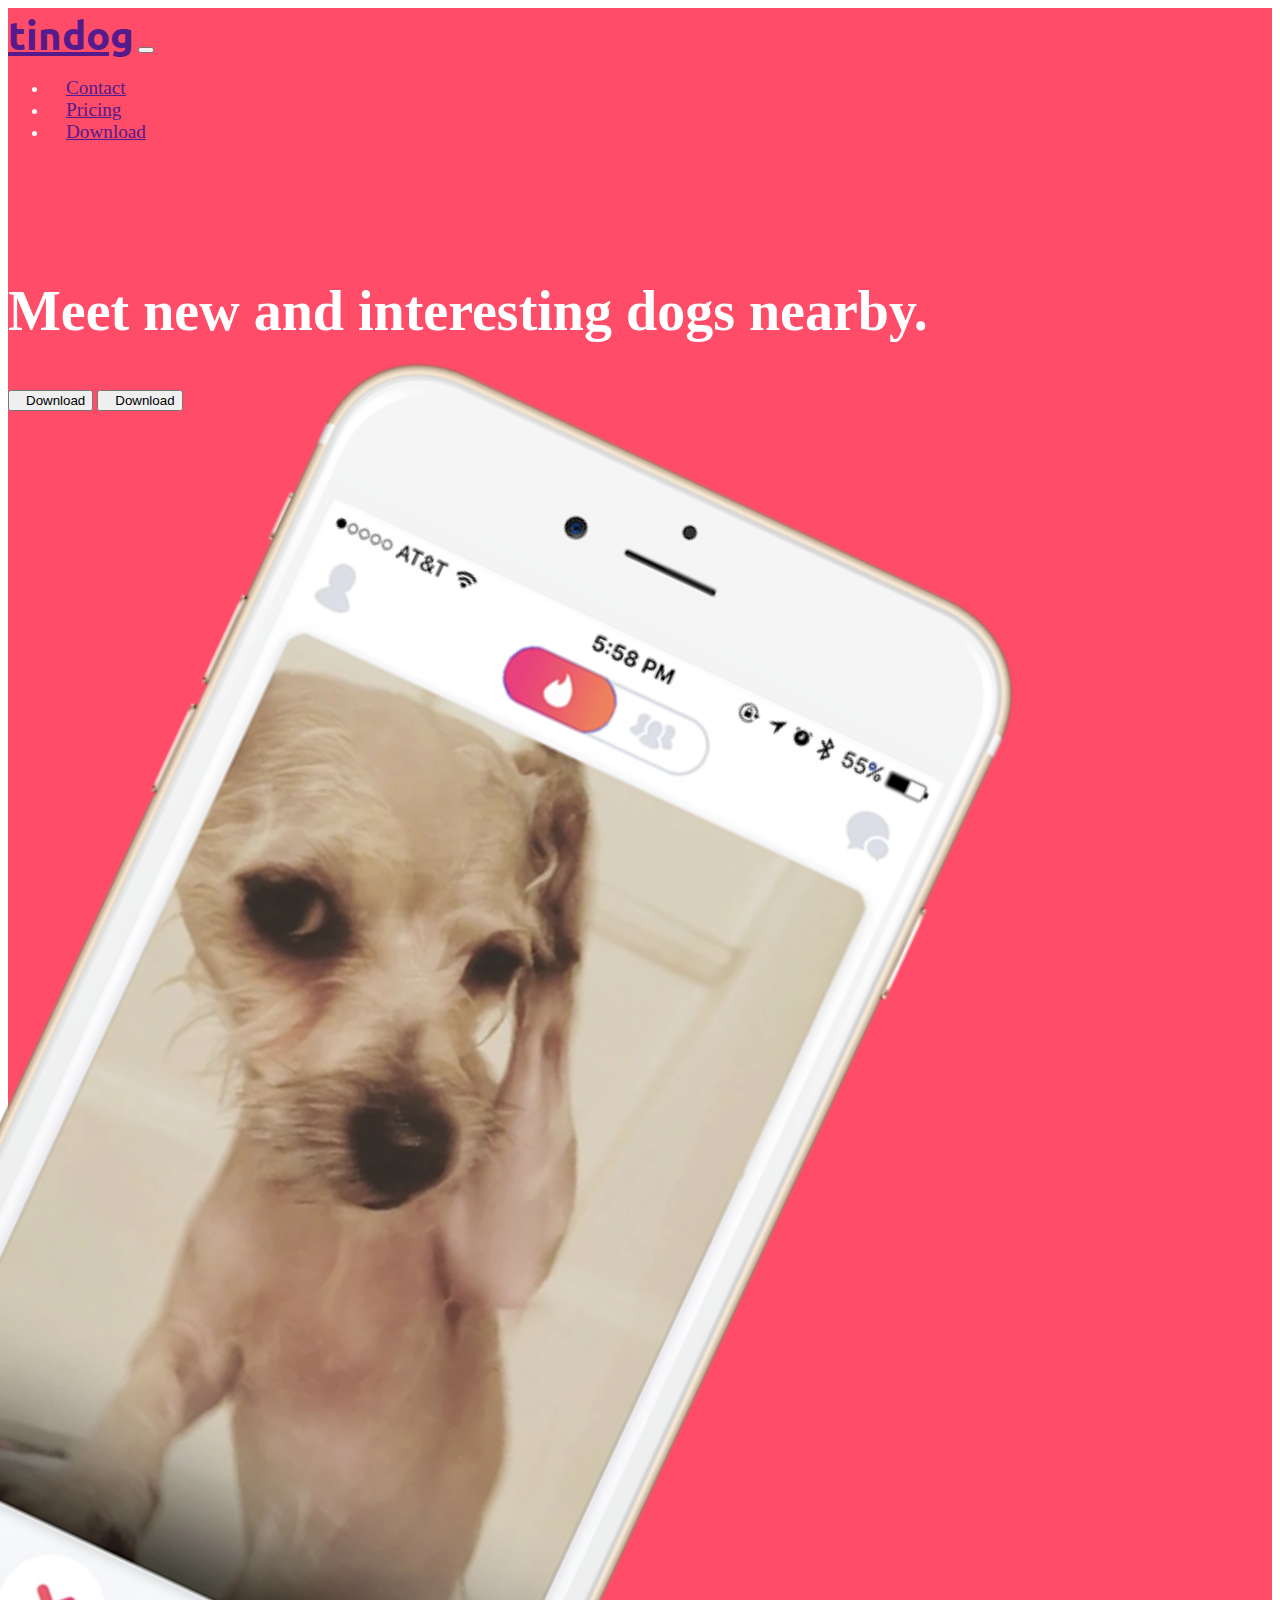
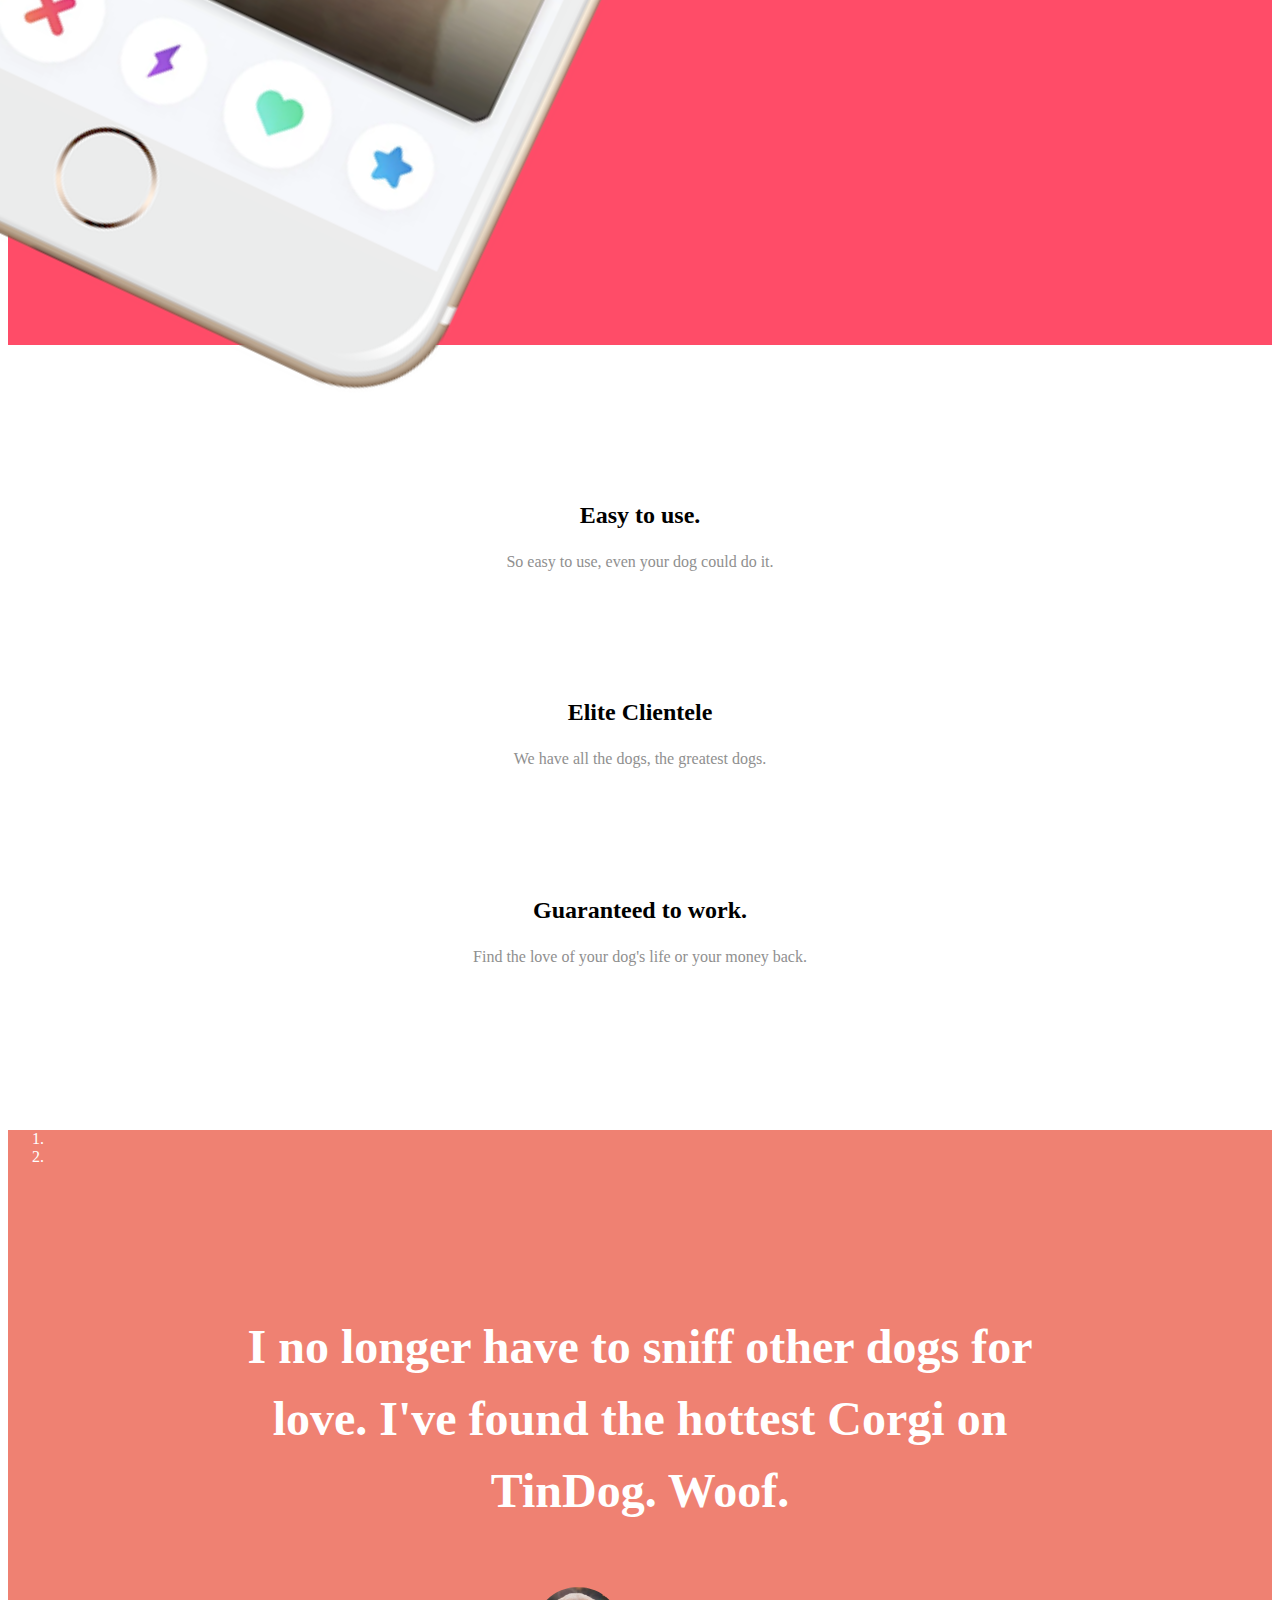
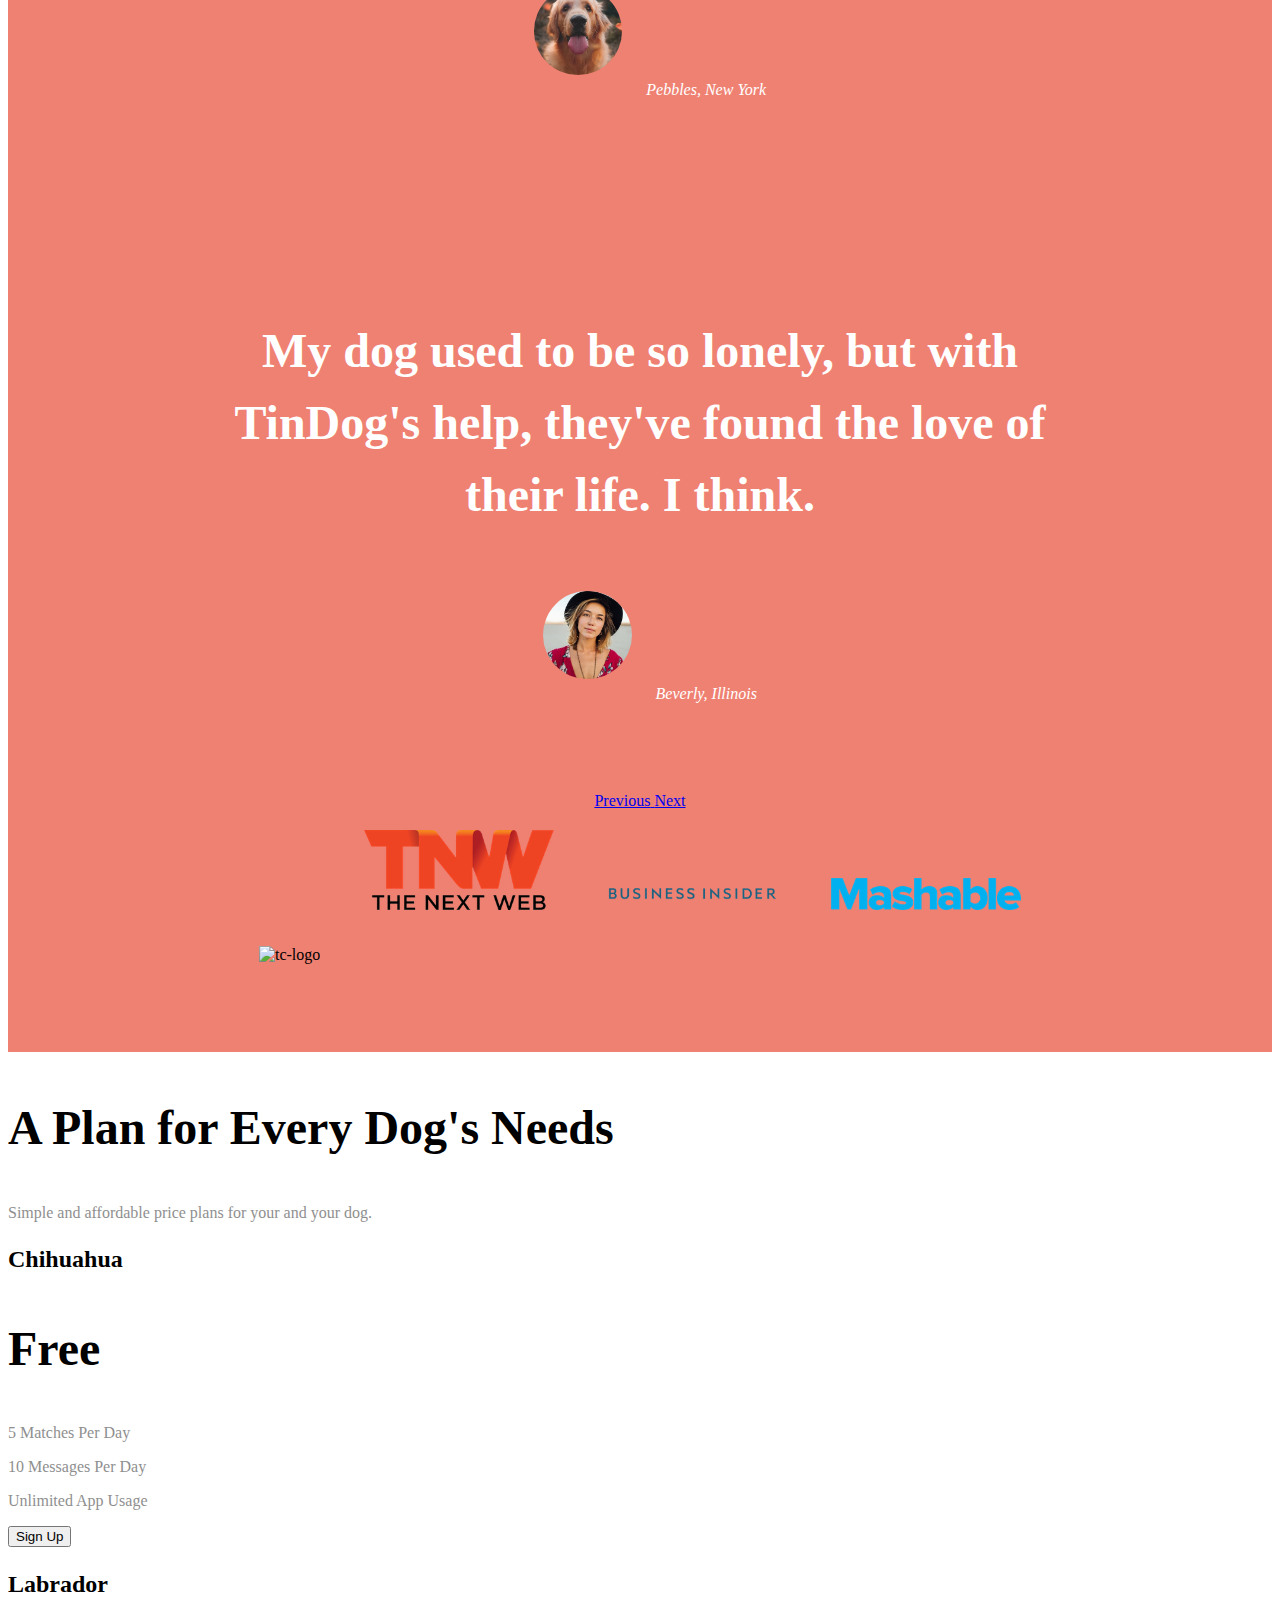
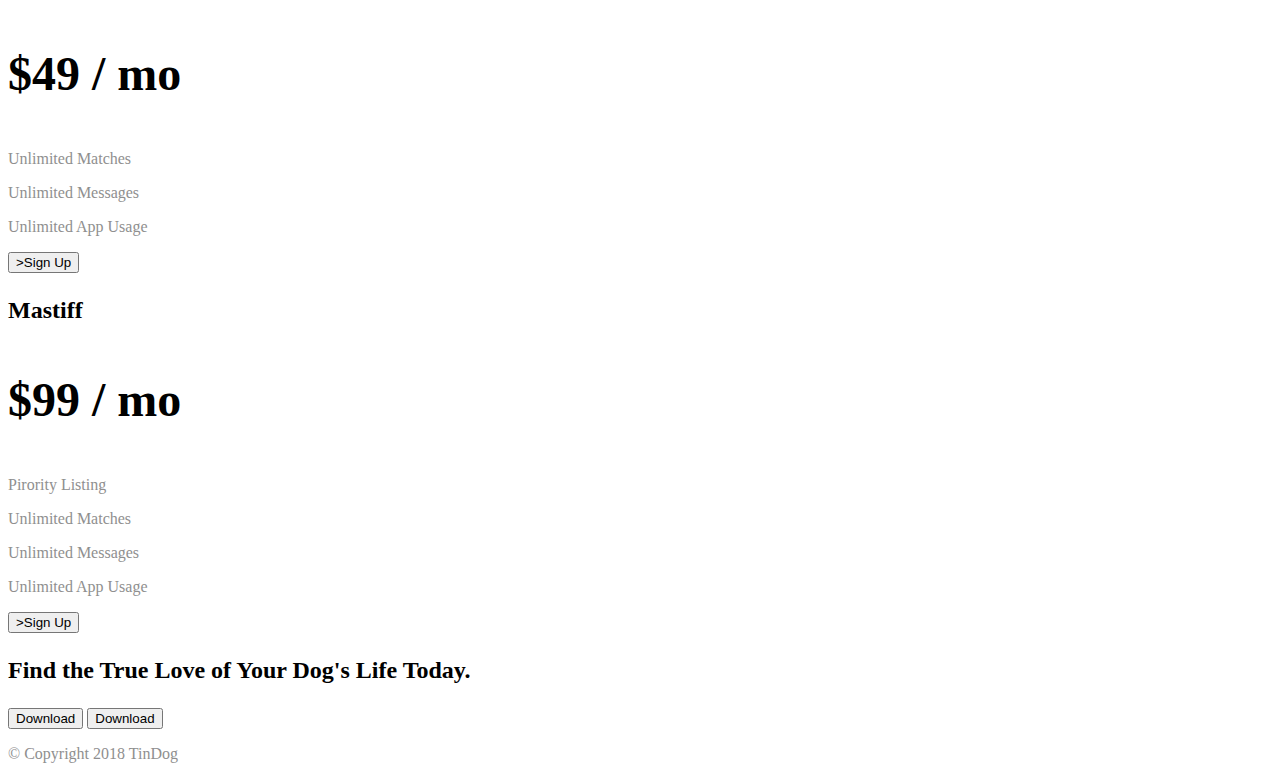
==== TinDog-Start-master/index.html @ f5228b30 "Gets the buttons in the pricing section to be responsive and colours..." ====
<!DOCTYPE html>
<html>

<head>
  <meta charset="utf-8">
  <title>TinDog</title>
  <link rel="stylesheet" href="https://cdn.jsdelivr.net/npm/bootstrap@4.5.3/dist/css/bootstrap.min.css" integrity="sha384-TX8t27EcRE3e/ihU7zmQxVncDAy5uIKz4rEkgIXeMed4M0jlfIDPvg6uqKI2xXr2" crossorigin="anonymous">
  <link href="https://fonts.googleapis.com/css2?family=Montserrat:wght@400;900&family=Ubuntu&display=swap" rel="stylesheet">
  <script src="https://kit.fontawesome.com/a80cde1898.js" crossorigin="anonymous"></script>
  <link rel="stylesheet" href="css/styles.css">
</head>

<body>

  <section id="title">

    <div class="container">

      <!-- Nav Bar-->
      <nav class="navbar navbar-expand-lg navbar-dark">
        <a class="navbar-brand" href="">tindog</a>
        <button class="navbar-toggler" type="button" data-toggle="collapse" data-target="#navbarTogglerDemo01" aria-controls="navbarTogglerDemo01" aria-expanded="false" aria-label="Toggle navigation">
          <span class="navbar-toggler-icon"></span>
        </button>
        <div class="collapse navbar-collapse" id="navbarTogglerDemo01">
          <ul class="navbar-nav ml-auto">
            <li class="nav-item">
              <a class="nav-link" href="">Contact</a>
            </li>
            <li class="nav-item">
              <a class="nav-link" href="">Pricing</a>
            </li>
            <li class="nav-item">
              <a class="nav-link" href="">Download</a>
            </li>
          </ul>
        </div>
      </nav>

      <!-- Title -->
      <div class="row">
        <div class="col-lg-6">
          <h1>Meet new and interesting dogs nearby.</h1>
          <button type="button" class="btn btn-dark btn-lg"><span class="fab fa-apple download-button"></span>Download</button>
          <button type="button" class="btn btn-outline-light btn-lg"><span class="fab fa-google-play"></span>Download</button>
        </div>
        <div class="col-lg-6">
          <img class="iphoneImage" src="images/iphone6.png" alt="iphone-mockup">
        </div>
      </div>

    </div>

  </section>

  <!-- Features -->

  <section id="features">

    <div class="row">
      <div class="feature-box col-lg-4">
        <span class="icon fas fa-check-circle fa-4x"></span>
        <h3>Easy to use.</h3>
        <p>So easy to use, even your dog could do it.</p>
      </div>

      <div class="feature-box col-lg-4">
        <span class="icon fas fa-bullseye fa-4x"></span>
        <h3>Elite Clientele</h3>
        <p>We have all the dogs, the greatest dogs.</p>
      </div>

      <div class="feature-box col-lg-4">
        <span class="icon fas fa-heart fa-4x"></span>
        <h3>Guaranteed to work.</h3>
        <p>Find the love of your dog's life or your money back.</p>
      </div>
    </div>

  </section>

  <!-- Testimonials -->

  <section id="testimonials">

    <div id="testimonial-carousal" class="carousel slide" data-ride="false">
      <ol class="carousel-indicators">
        <li data-target="#testimonial-carousal" data-slide-to="0" class="active"></li>
        <li data-target="#testimonial-carousal" data-slide-to="1"></li>
      </ol>
      <div class="carousel-inner">
        <div class="carousel-item active">
          <h2>I no longer have to sniff other dogs for love. I've found the hottest Corgi on TinDog. Woof.</h2>
          <img class="testimonial-image" src="images/dog-img.jpg" alt="dog-profile">
          <em>Pebbles, New York</em>
        </div>
        <div class="carousel-item">
          <h2 class="testimonial-text">My dog used to be so lonely, but with TinDog's help, they've found the love of their life. I think.</h2>
          <img class="testimonial-image" src="images/lady-img.jpg" alt="lady-profile">
          <em>Beverly, Illinois</em>
        </div>
      </div>
      <a class="carousel-control-prev" href="#testimonial-carousal" role="button" data-slide="prev">
        <span class="carousel-control-prev-icon" aria-hidden="true"></span>
        <span class="sr-only">Previous</span>
      </a>
      <a class="carousel-control-next" href="#testimonial-carousal" role="button" data-slide="next">
        <span class="carousel-control-next-icon" aria-hidden="true"></span>
        <span class="sr-only">Next</span>
      </a>

    </div>

  </section>

  <!-- Press -->

  <section id="press">
    <img class="press-logo" src="images/techcrunch.png" alt="tc-logo">
    <img class="press-logo" src="images/tnw.png" alt="tnw-logo">
    <img class="press-logo" src="images/bizinsider.png" alt="biz-insider-logo">
    <img class="press-logo" src="images/mashable.png" alt="mashable-logo">
  </section>

  <!-- Pricing -->

  <section id="pricing">

    <h2>A Plan for Every Dog's Needs</h2>
    <p>Simple and affordable price plans for your and your dog.</p>

    <div class="row">
      <div class="col-lg-4 col-md-6">
        <div class="card">
          <div class="card-header">
            <h3>Chihuahua</h3>
          </div>
          <div class="card-body">
            <h2>Free</h2>
            <p>5 Matches Per Day</p>
            <p>10 Messages Per Day</p>
            <p>Unlimited App Usage</p>
            <button type="button" class="btn btn-outline-dark btn-block btn-lg">Sign Up</button>
          </div>
        </div>
      </div>

      <div class="col-lg-4 col-md-6">
        <div class="card">
          <div class="card-header">
            <h3>Labrador</h3>
          </div>
          <div class="card-body">
            <h2>$49 / mo</h2>
            <p>Unlimited Matches</p>
            <p>Unlimited Messages</p>
            <p>Unlimited App Usage</p>
            <button type="button" class="btn btn-dark btn-block btn-lg">>Sign Up</button>
          </div>
        </div>
      </div>

      <div class="col-lg-4">
        <div class="card">
          <div class="card-header">
            <h3>Mastiff</h3>
          </div>
          <div class="card-body">
            <h2>$99 / mo</h2>
            <p>Pirority Listing</p>
            <p>Unlimited Matches</p>
            <p>Unlimited Messages</p>
            <p>Unlimited App Usage</p>
            <button type="button" class="btn btn-dark btn-block btn-lg">>Sign Up</button>
          </div>
        </div>
      </div>

    </div>

  </section>

  <!-- Call to Action -->

  <section id="cta">

    <h3>Find the True Love of Your Dog's Life Today.</h3>
    <button type="button">Download</button>
    <button type="button">Download</button>

  </section>

  <!-- Footer -->

  <footer id="footer">

    <p>© Copyright 2018 TinDog</p>

  </footer>

  <script src="https://code.jquery.com/jquery-3.5.1.slim.min.js" integrity="sha384-DfXdz2htPH0lsSSs5nCTpuj/zy4C+OGpamoFVy38MVBnE+IbbVYUew+OrCXaRkfj" crossorigin="anonymous"></script>
  <script src="https://cdn.jsdelivr.net/npm/popper.js@1.16.1/dist/umd/popper.min.js" integrity="sha384-9/reFTGAW83EW2RDu2S0VKaIzap3H66lZH81PoYlFhbGU+6BZp6G7niu735Sk7lN" crossorigin="anonymous"></script>
  <script src="https://cdn.jsdelivr.net/npm/bootstrap@4.5.3/dist/js/bootstrap.min.js" integrity="sha384-w1Q4orYjBQndcko6MimVbzY0tgp4pWB4lZ7lr30WKz0vr/aWKhXdBNmNb5D92v7s" crossorigin="anonymous"></script>

</body>

</html>
---- TinDog-Start-master/css/styles.css ----
#title {
  background-color: #ff4c68;
  color: #fff;
}

.conainer-fluid {
  padding: 3% 15%;
}

h1 {
  font-family: "Montserrat-Black";
  font-size: 3.5rem;
  line-height: 1.5;
}

h2 {
  font-family: "Montserrat-Bold";
  font-size: 3rem;
  line-height: 1.5;
}

h3 {
  font-size: 1.5rem;
  font-family: "Montserrat-Bold";
}

p {
  color: #8f8f8f;
}

.navbar {
   padding: 0 0 4.5rem;
}

.navbar-brand {
   font-family: "Ubuntu";
   font-size: 2.5rem;
   font-weight: bold;
}

.nav-item {
  padding: 0 18px;
}

.nav-link {
  font-size: 1.2rem;
  font-family: "Montserrat-Light"
}

.download-button {
  margin: 5% 3% 5% 0;
}

.fa-apple  {
  margin-right: 10px;
}

.fa-google-play {
  margin-right: 10px;
}

.iphoneImage {
  width: 60%;
  transform: rotate(25deg);
}

.icon {
  color: #ef8172;
  margin-bottom: 1rem;
}

.icon:hover {
  color: #ff4c68
}

/* Features section */
#features {
  padding: 7% 15%;
  text-align: center;
}

.feature-box {
  text-align: center;
  padding: 5%;
}

/* Testimonials section */
#testimonials {
  background-color: #ef8172;
  text-align: center;
  color: #fff;
}

.testimonial-image {
  width: 10%;
  border-radius: 100%;
  margin: 20px;
}

.carousel-item {
  padding: 7% 15%;
}

/* Press section */
#press {
  background-color: #ef8172;
  text-align: center;
  padding-bottom: 3%;
}

.press-logo {
  width: 15%;
  margin: 20px 20px 50px;
}
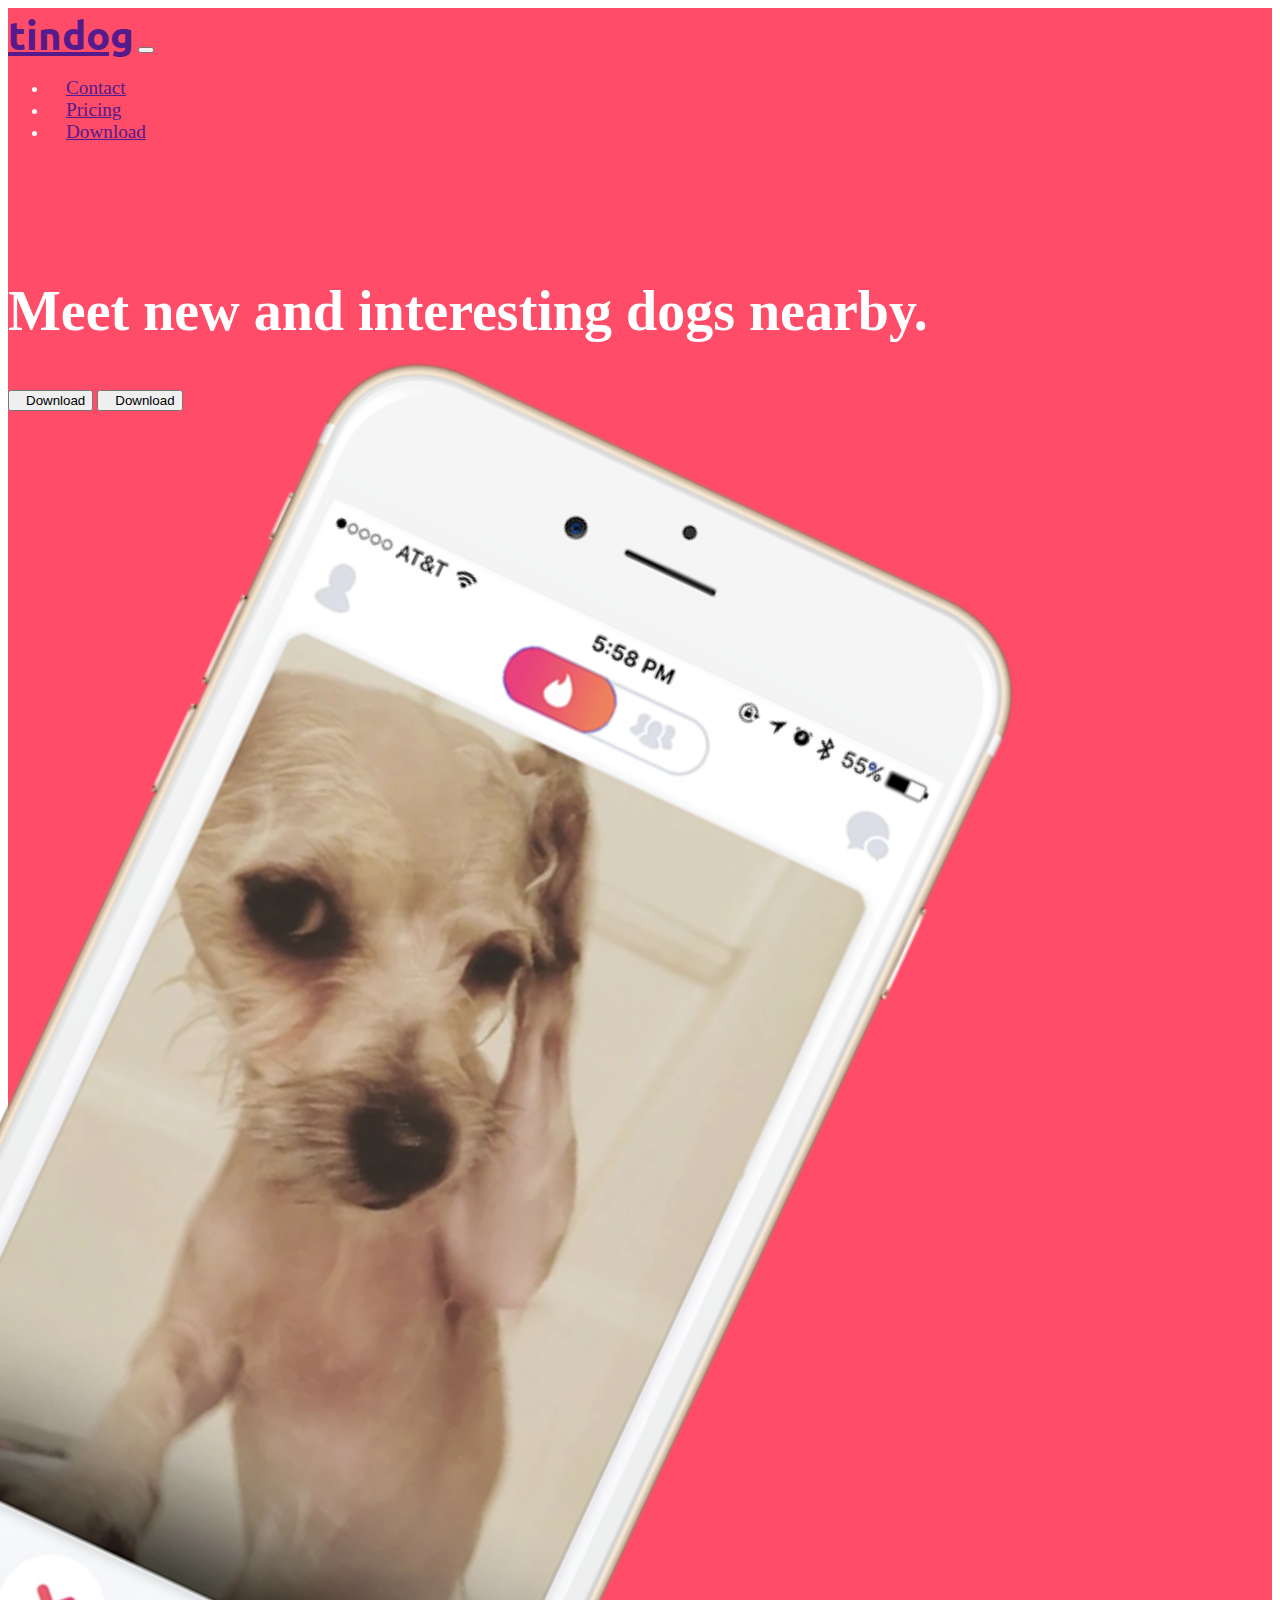
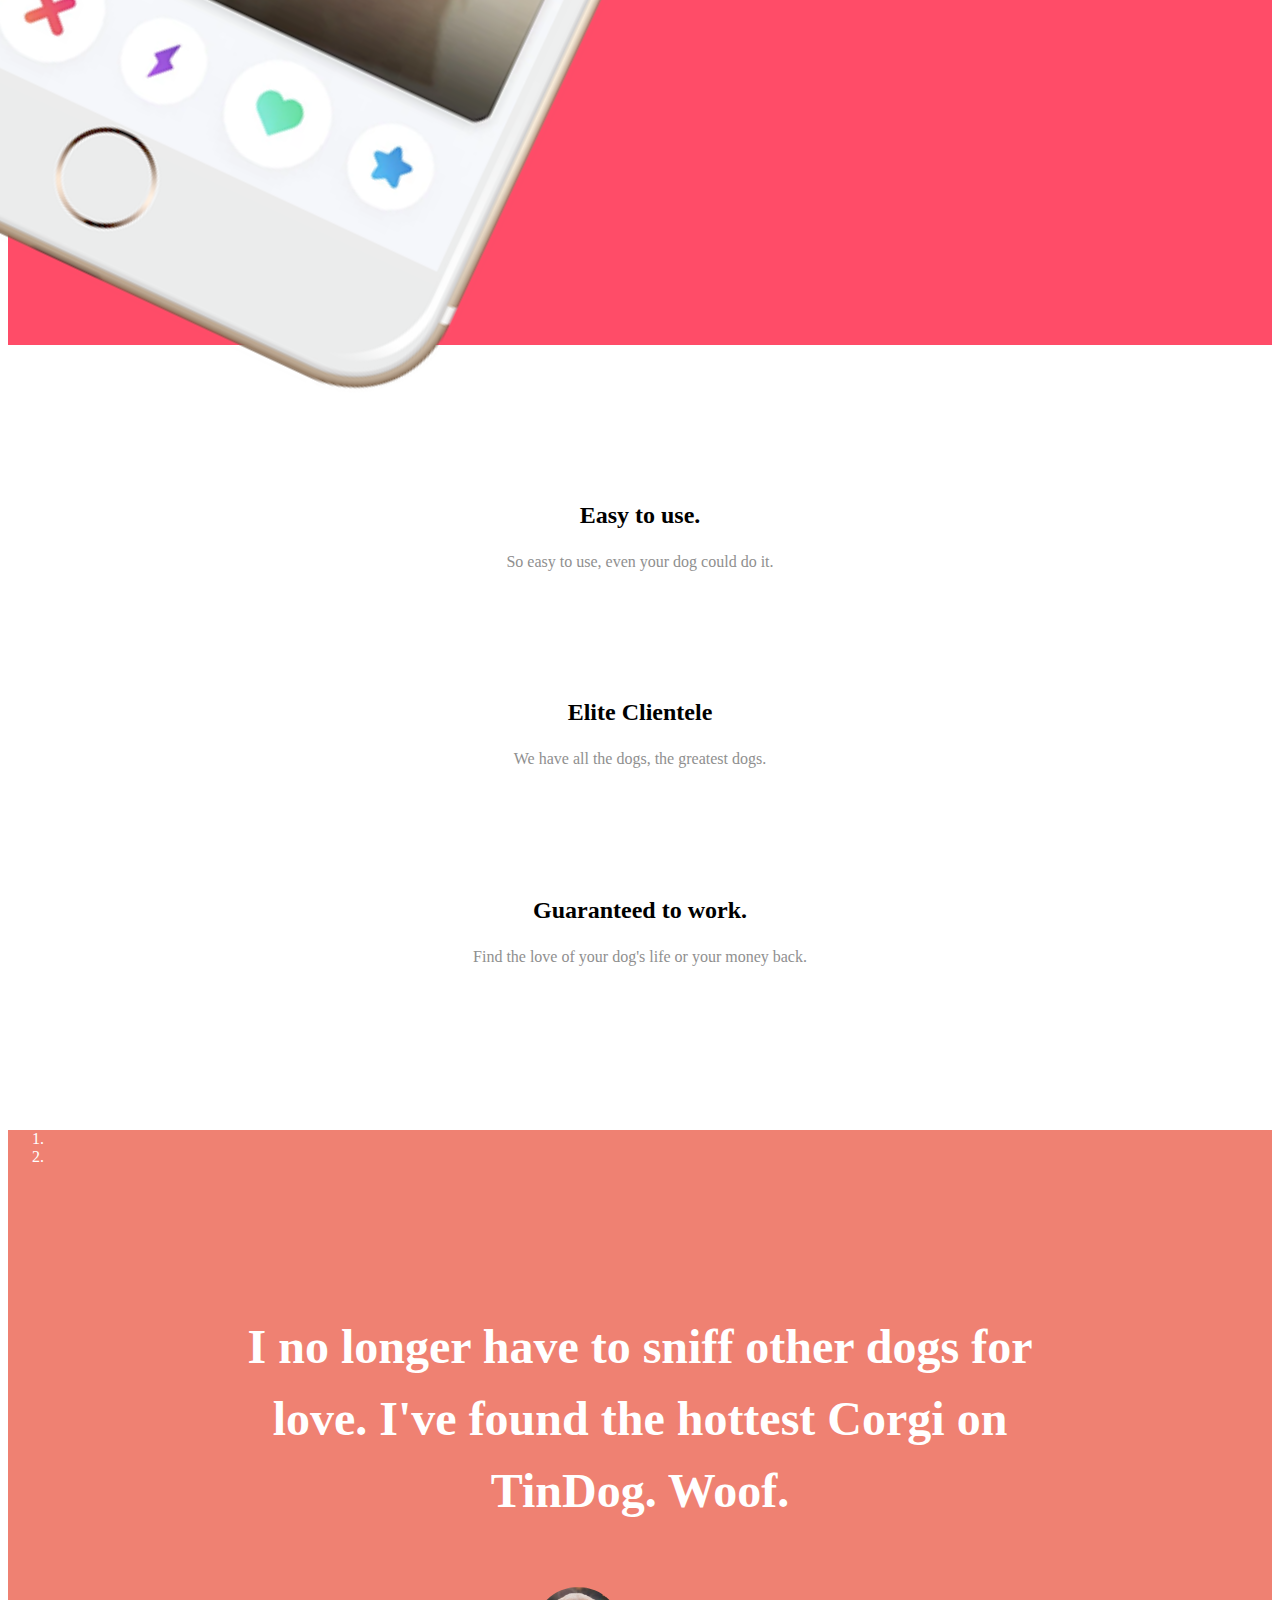
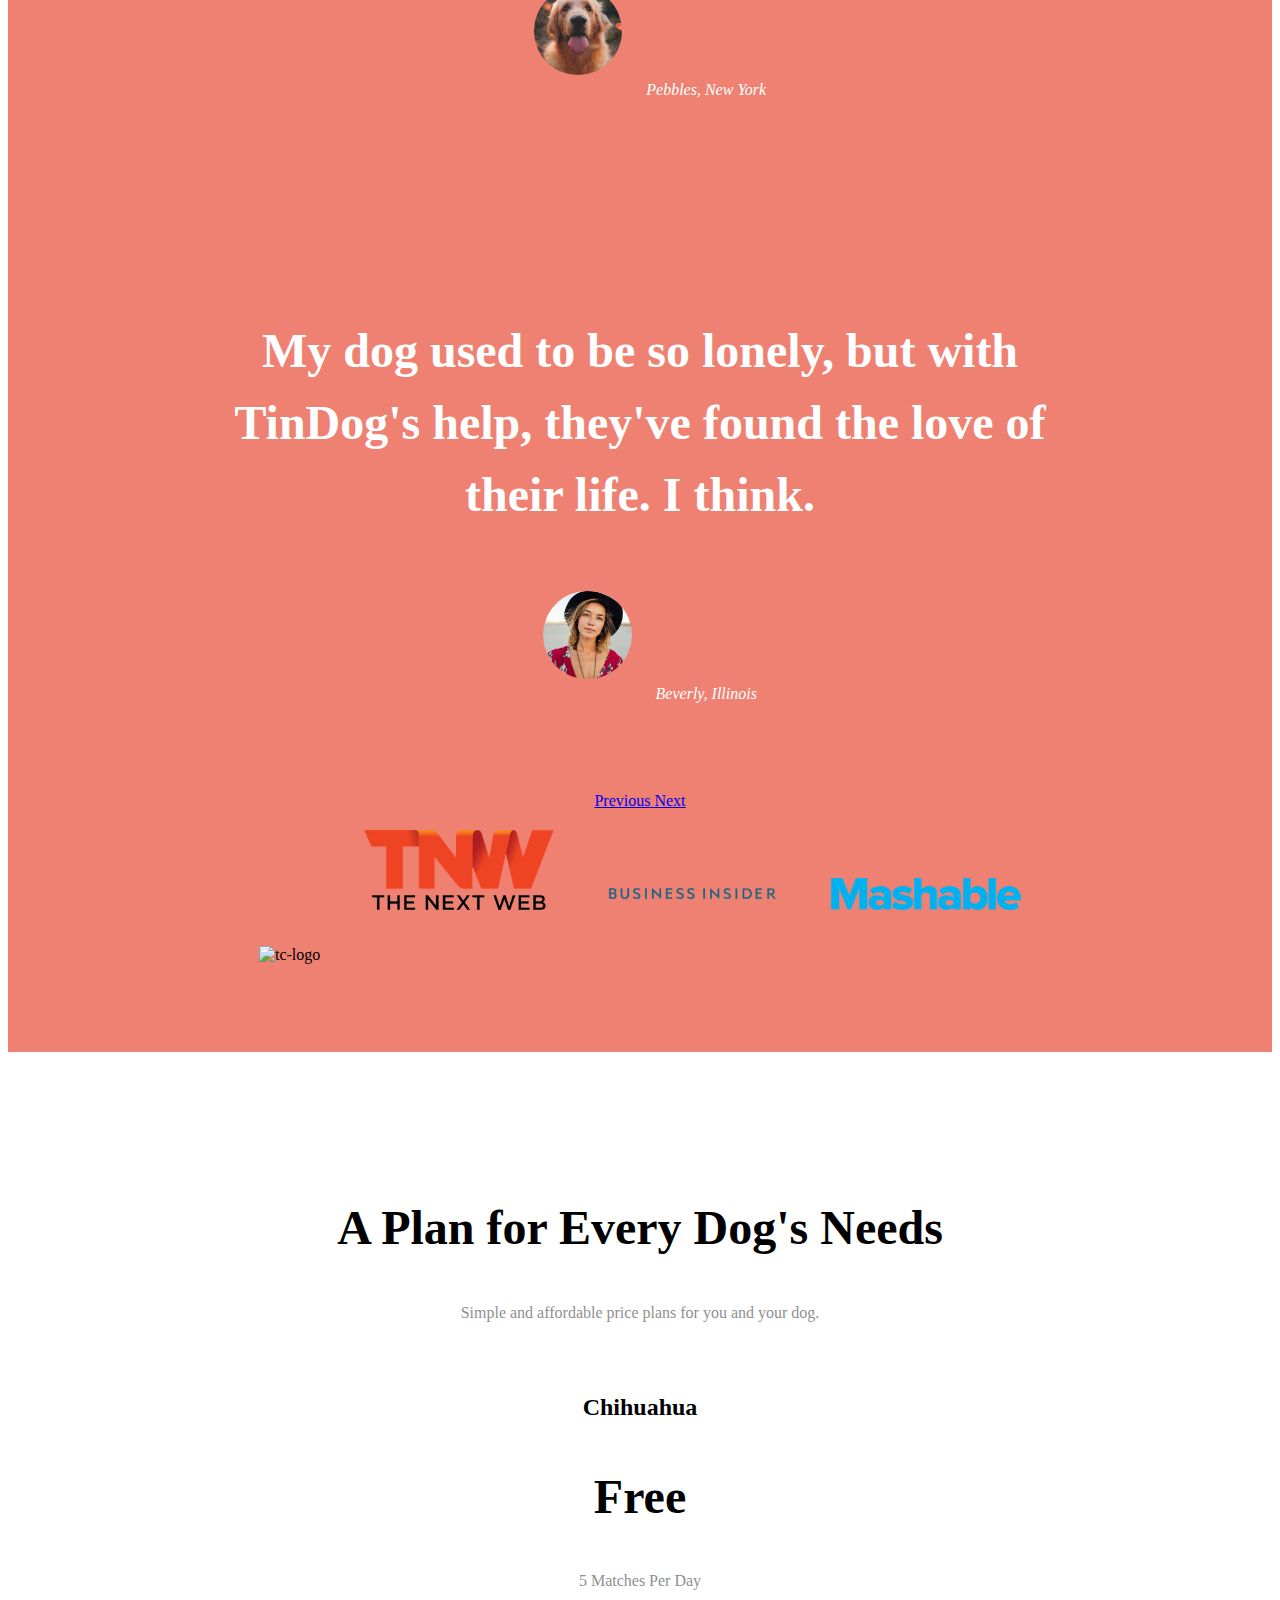
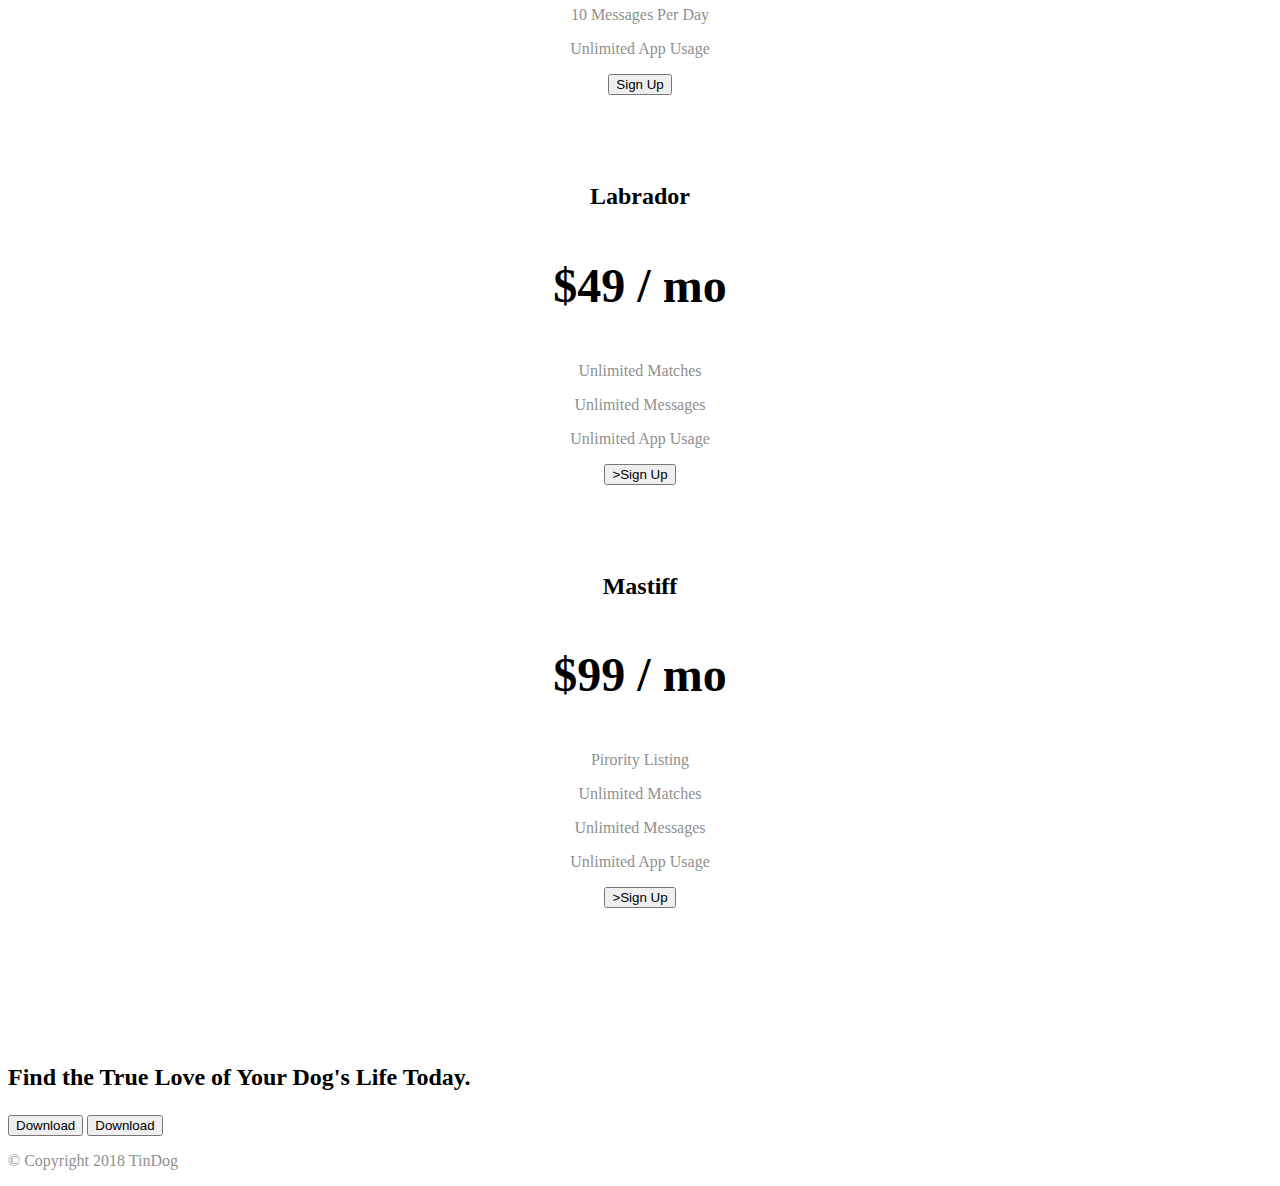
==== commit 5e128daa: "Adds padding to the pricing section cards and center aligns text so..." ====
--- a/TinDog-Start-master/index.html
+++ b/TinDog-Start-master/index.html
@@ -127,10 +127,11 @@
   <section id="pricing">
 
     <h2>A Plan for Every Dog's Needs</h2>
-    <p>Simple and affordable price plans for your and your dog.</p>
+    <p>Simple and affordable price plans for you and your dog.</p>
 
     <div class="row">
-      <div class="col-lg-4 col-md-6">
+
+      <div class="pricing-column col-lg-4 col-md-6">
         <div class="card">
           <div class="card-header">
             <h3>Chihuahua</h3>
@@ -145,7 +146,7 @@
         </div>
       </div>
 
-      <div class="col-lg-4 col-md-6">
+      <div class="pricing-column col-lg-4 col-md-6">
         <div class="card">
           <div class="card-header">
             <h3>Labrador</h3>
@@ -160,7 +161,7 @@
         </div>
       </div>
 
-      <div class="col-lg-4">
+      <div class="pricing-column col-lg-4">
         <div class="card">
           <div class="card-header">
             <h3>Mastiff</h3>
--- a/TinDog-Start-master/css/styles.css
+++ b/TinDog-Start-master/css/styles.css
@@ -112,3 +112,13 @@
   width: 15%;
   margin: 20px 20px 50px;
 }
+
+/* Pricing section */
+#pricing {
+  padding: 100px;
+  text-align: center;
+}
+
+.pricing-column {
+  padding: 3% 2%;
+}
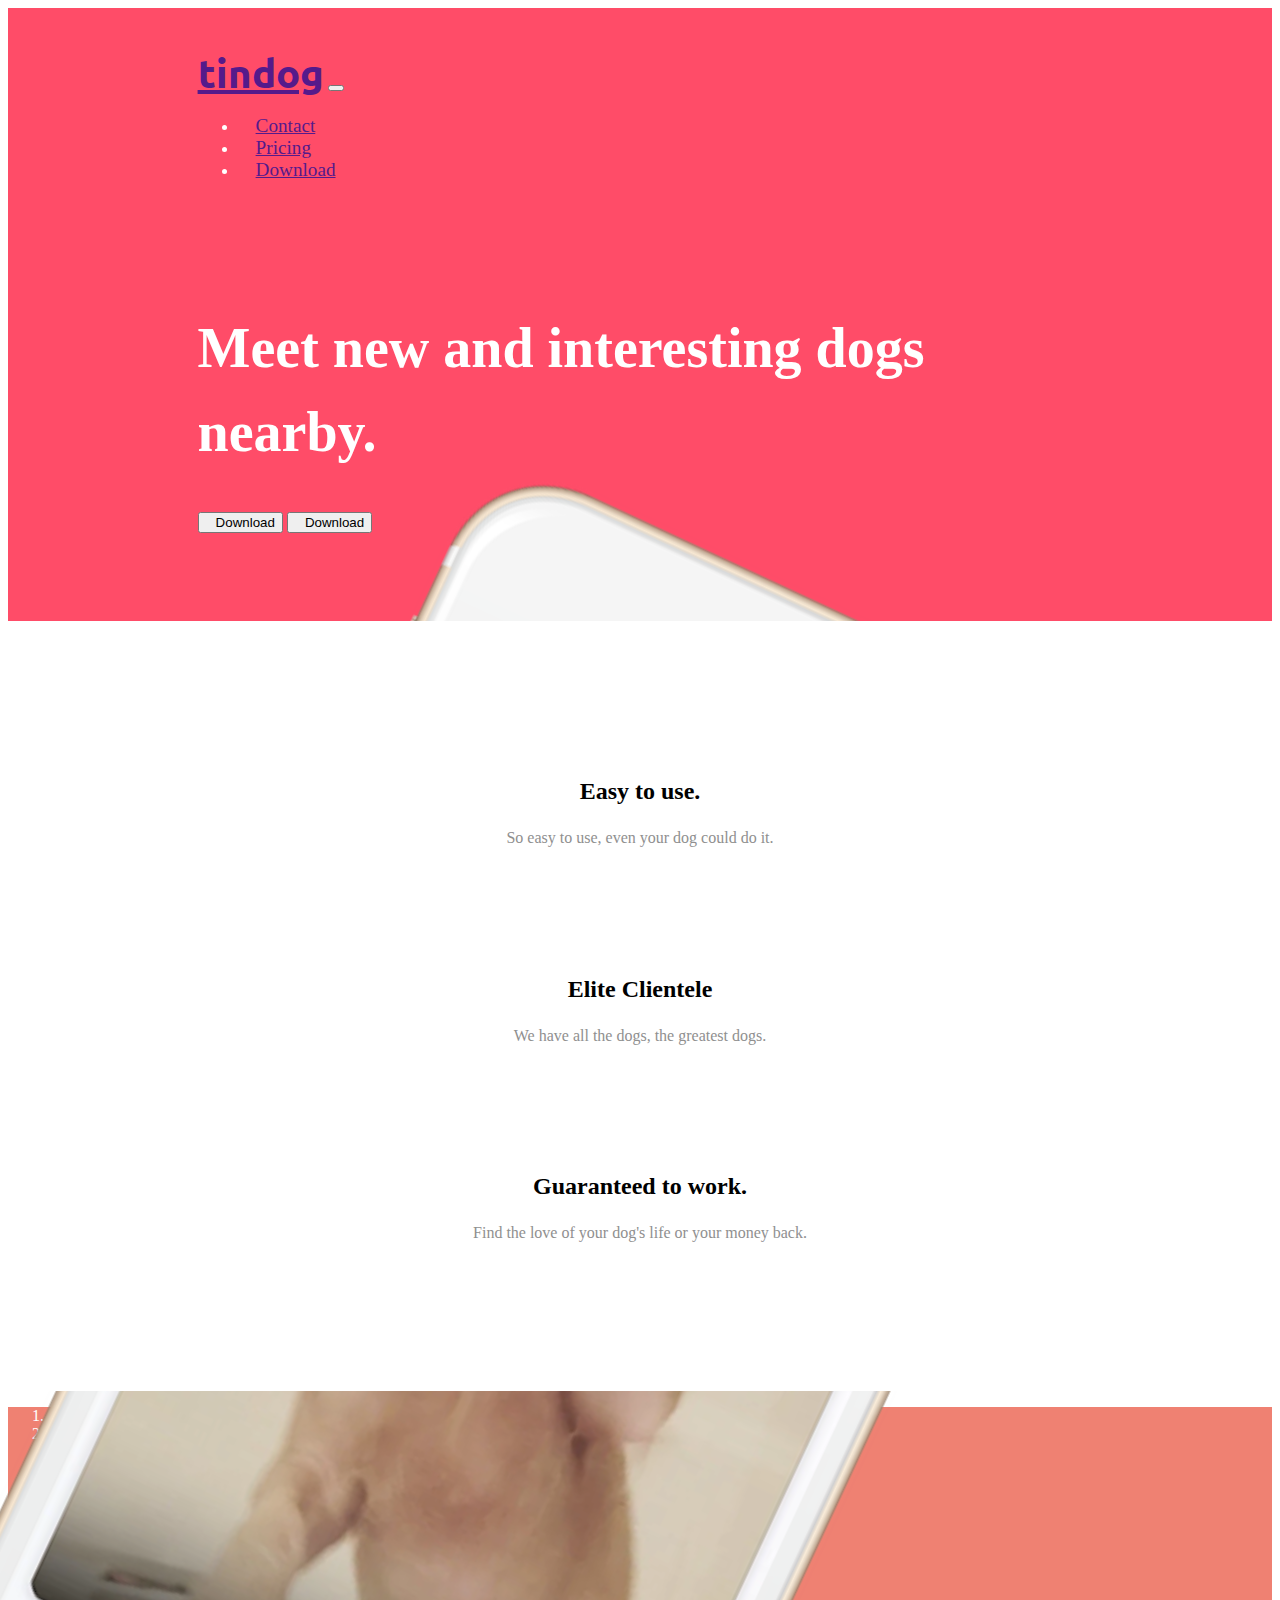
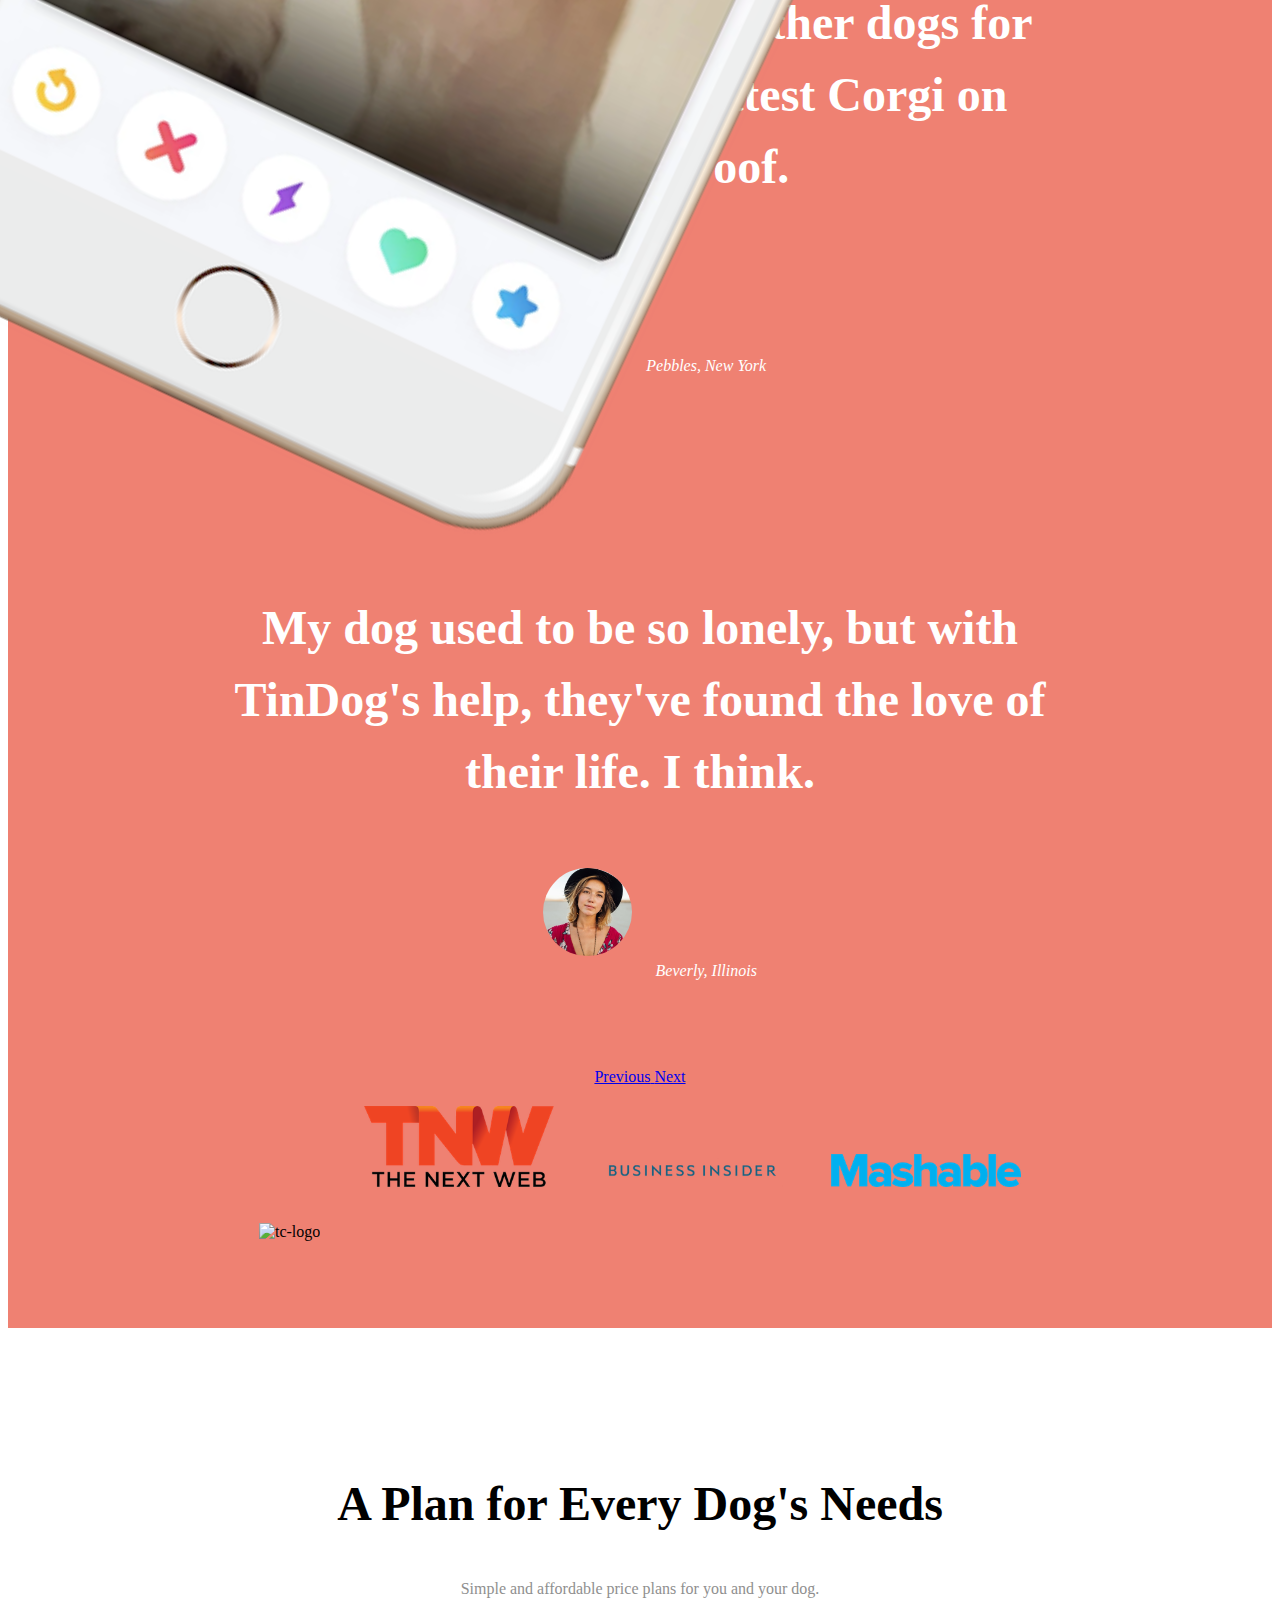
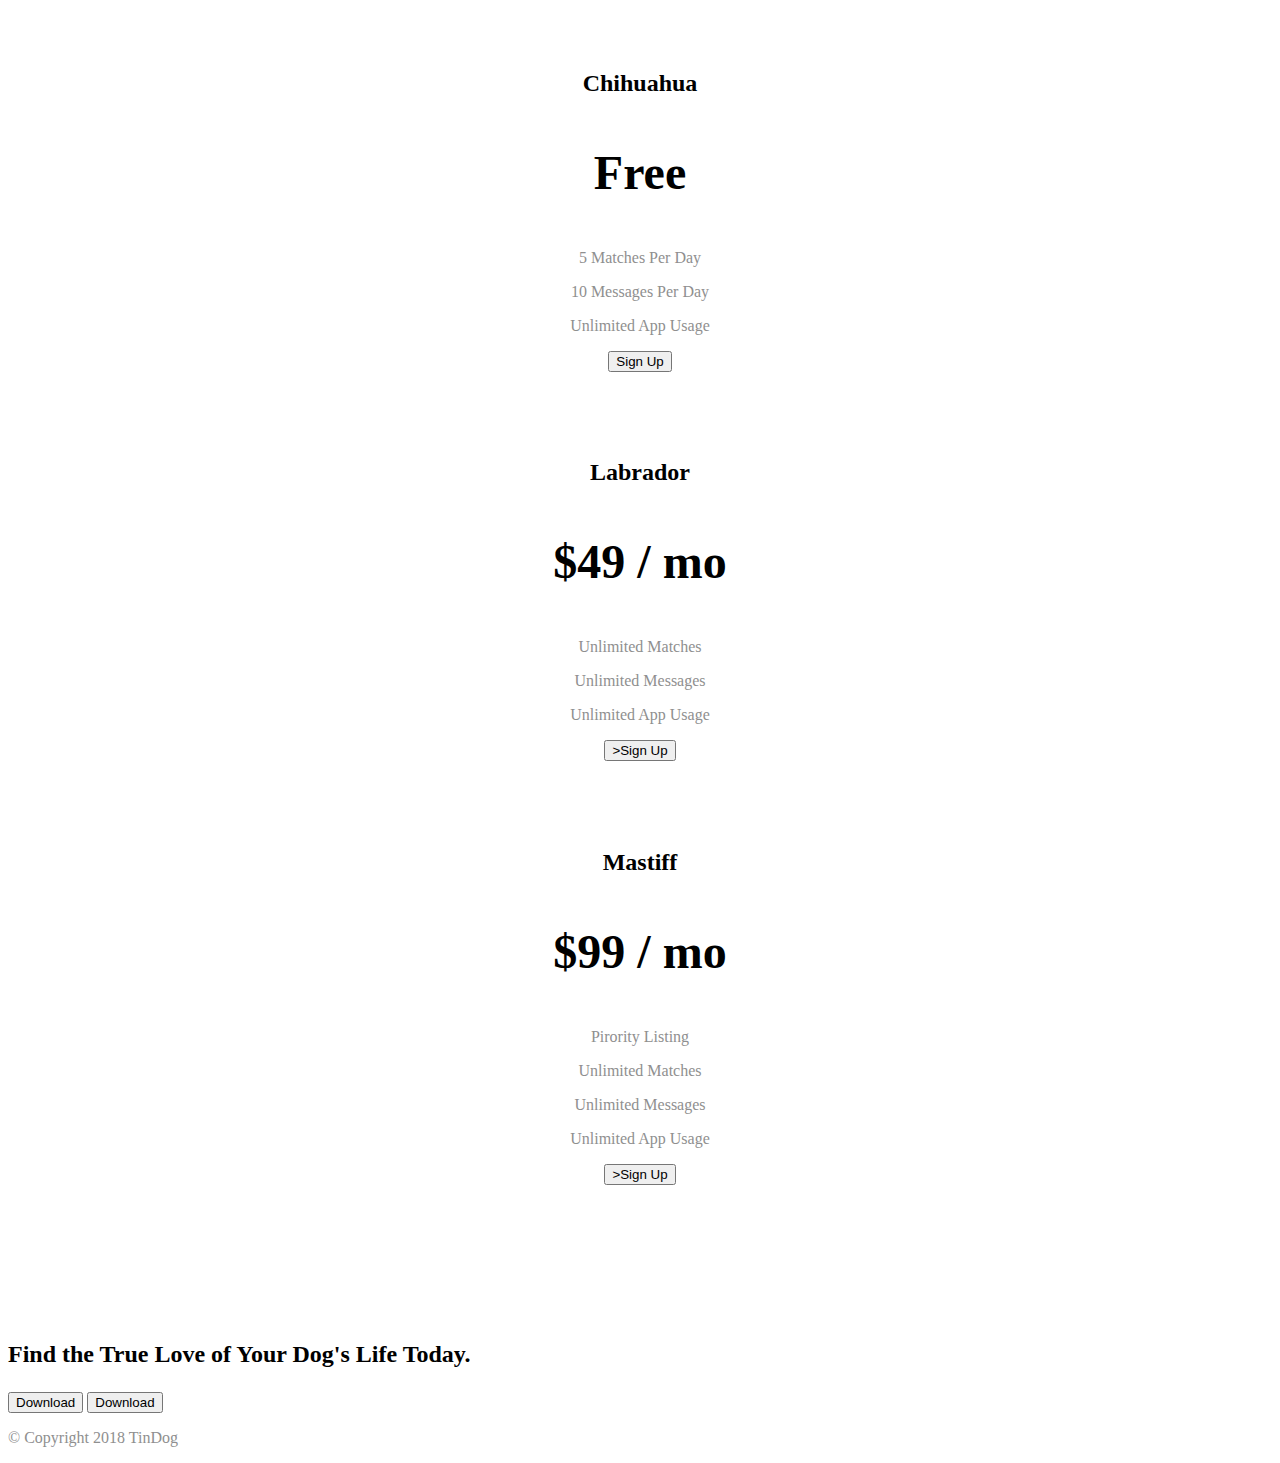
==== commit d0c9dc60: "Gets part of the iPhone image  to go behind the features section..." ====
--- a/TinDog-Start-master/index.html
+++ b/TinDog-Start-master/index.html
@@ -14,7 +14,7 @@
 
   <section id="title">
 
-    <div class="container">
+    <div class="container-fluid">
 
       <!-- Nav Bar-->
       <nav class="navbar navbar-expand-lg navbar-dark">
@@ -45,7 +45,7 @@
           <button type="button" class="btn btn-outline-light btn-lg"><span class="fab fa-google-play"></span>Download</button>
         </div>
         <div class="col-lg-6">
-          <img class="iphoneImage" src="images/iphone6.png" alt="iphone-mockup">
+          <img class="title-image" src="images/iphone6.png" alt="iphone-mockup">
         </div>
       </div>
 
--- a/TinDog-Start-master/css/styles.css
+++ b/TinDog-Start-master/css/styles.css
@@ -1,10 +1,12 @@
+
+/* Title section */
 #title {
   background-color: #ff4c68;
   color: #fff;
 }
 
-.conainer-fluid {
-  padding: 3% 15%;
+.container-fluid {
+   padding: 3% 15% 7%;
 }
 
 h1 {
@@ -59,9 +61,13 @@
   margin-right: 10px;
 }
 
-.iphoneImage {
+.title-image {
+
+  /* width: 60%; Although in the course answer this is used, this makes the image go larger than even the actaul size*/
   width: 60%;
   transform: rotate(25deg);
+  position: absolute;
+  right: 30%;
 }
 
 .icon {
@@ -77,6 +83,8 @@
 #features {
   padding: 7% 15%;
   text-align: center;
+  background-color: white;
+  position: relative;
 }
 
 .feature-box {
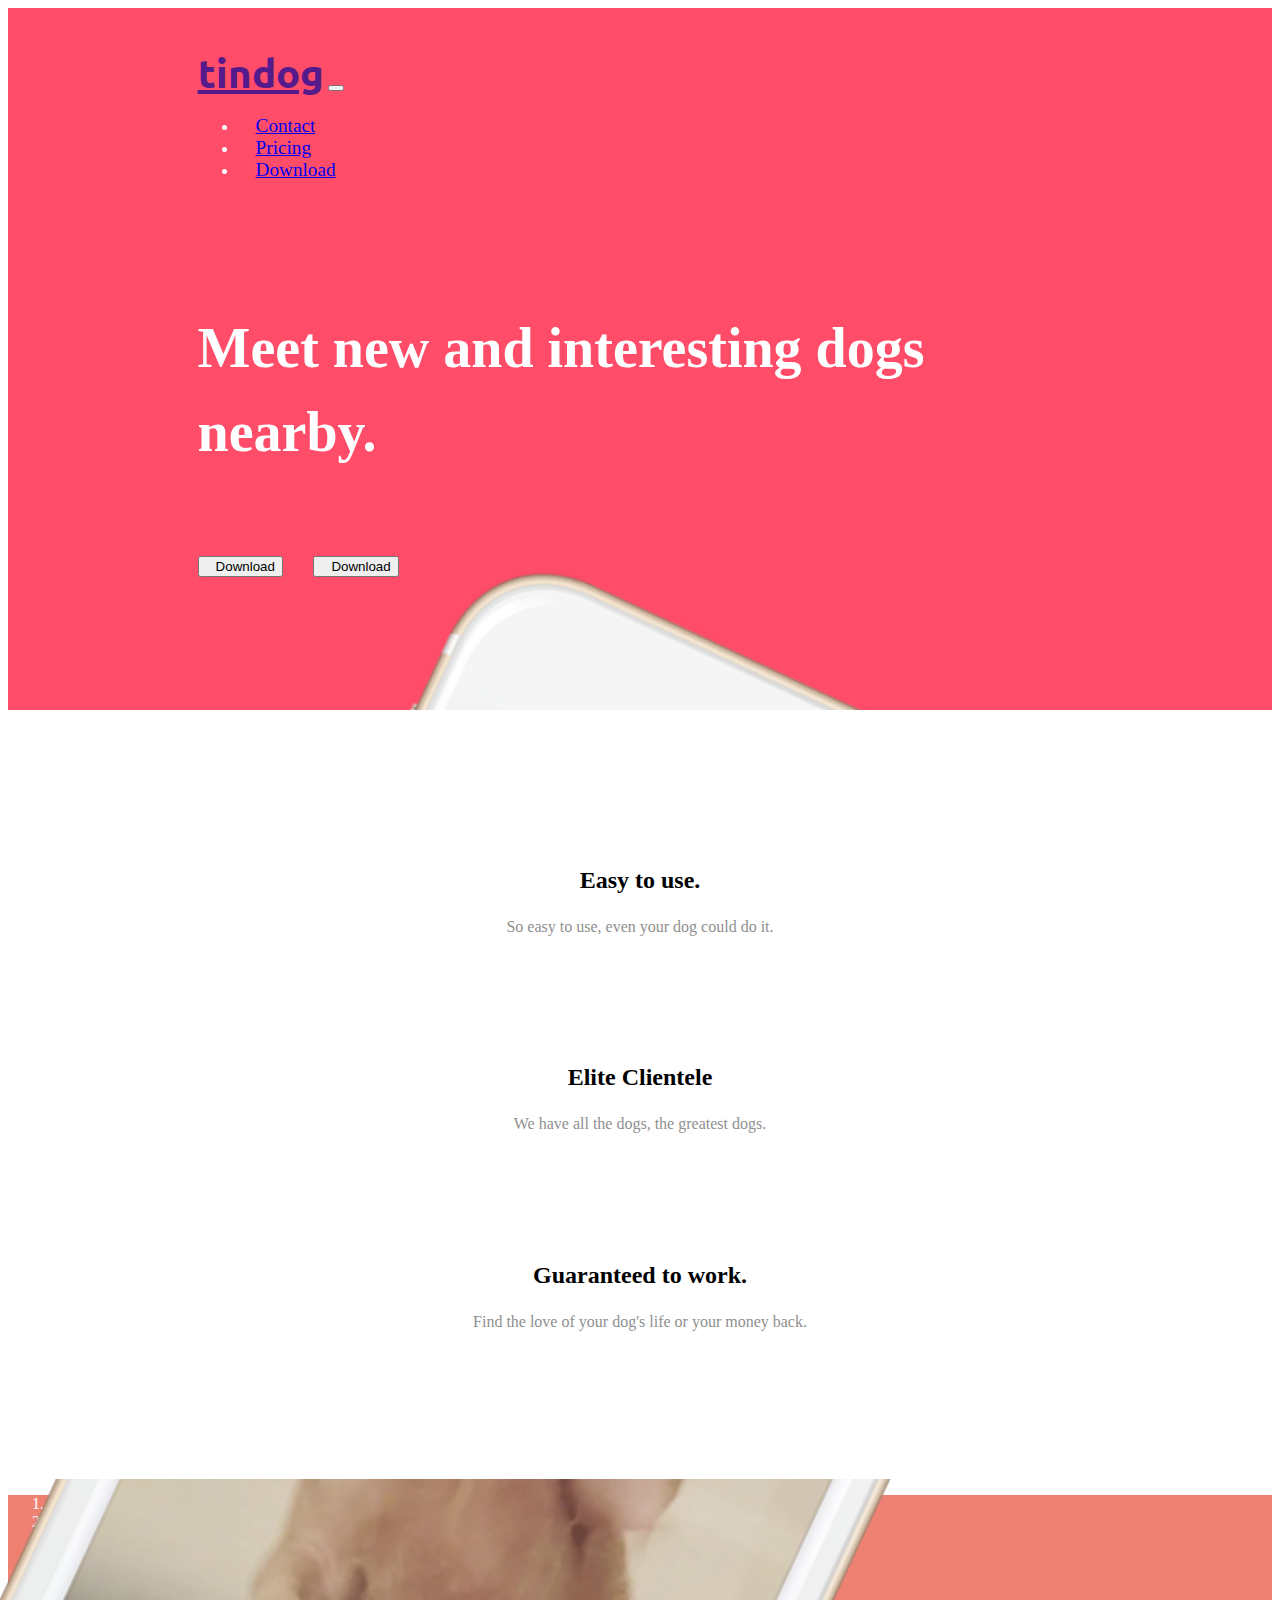
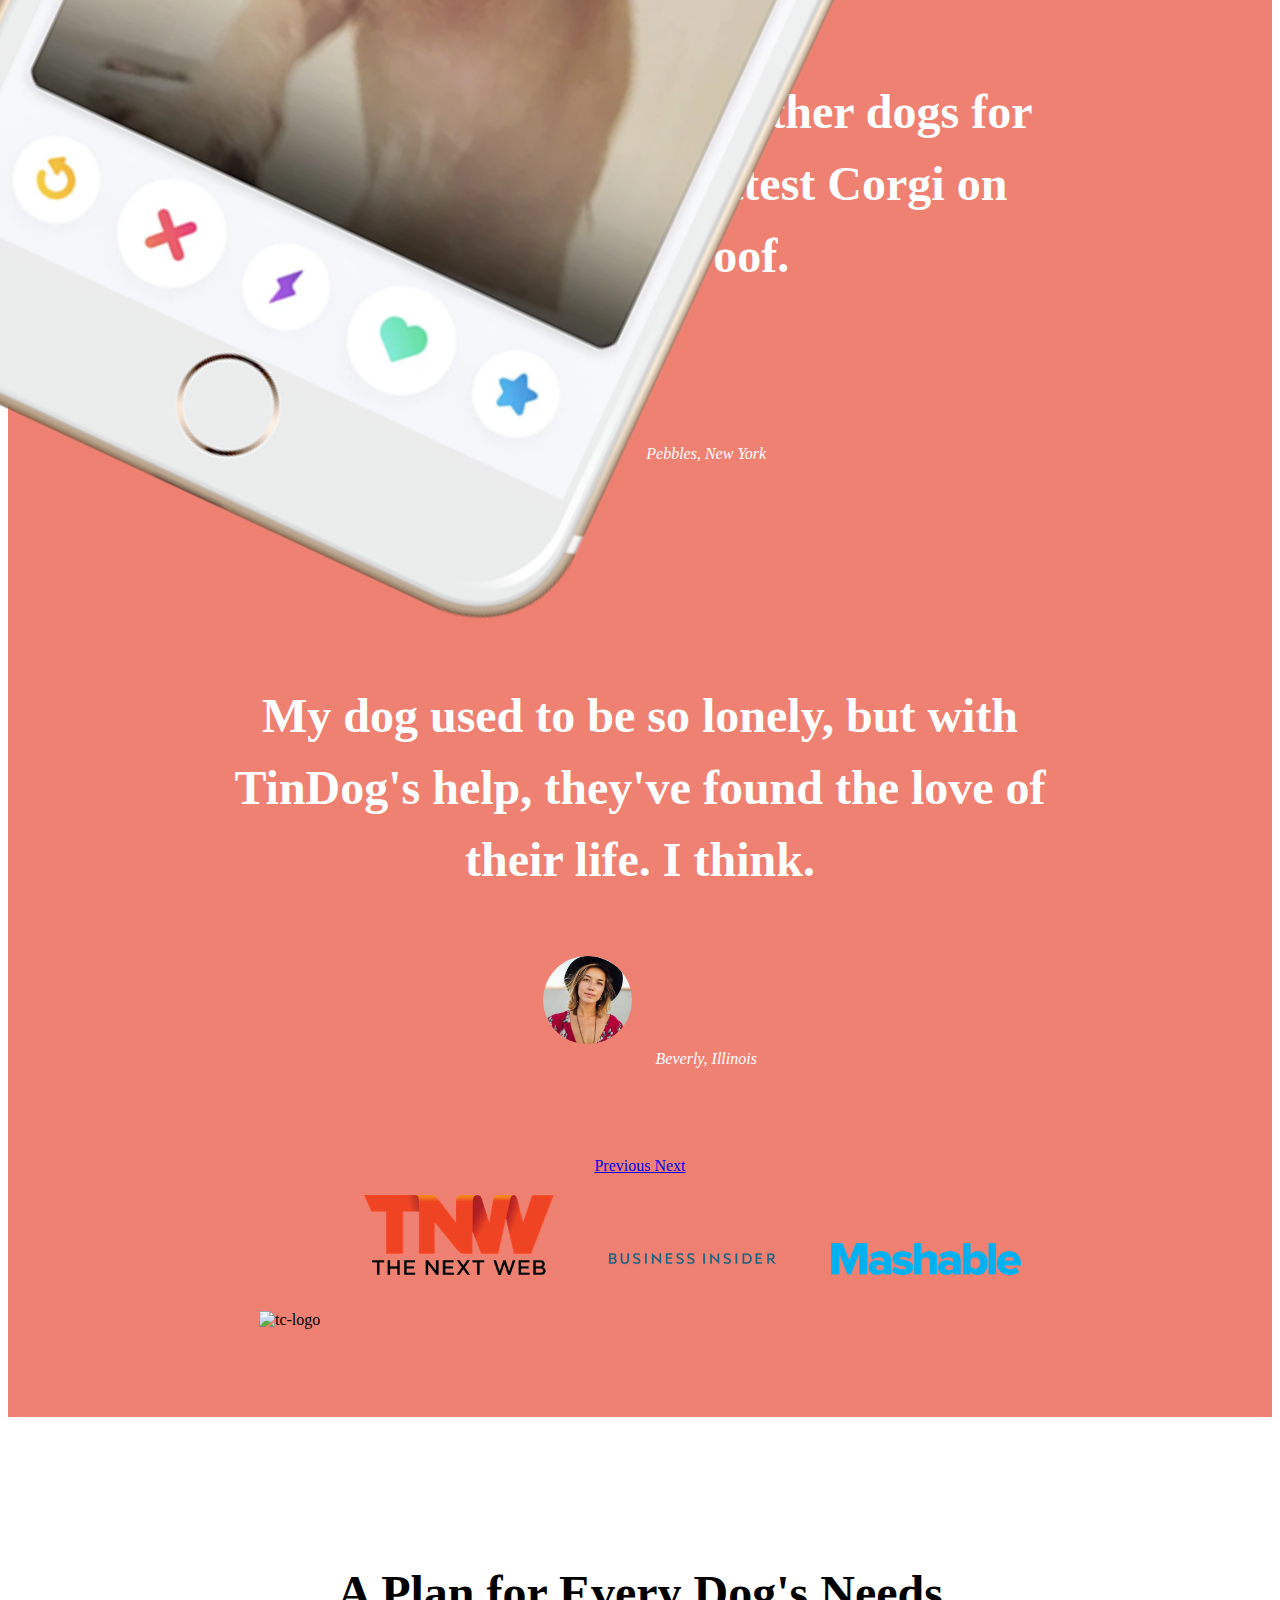
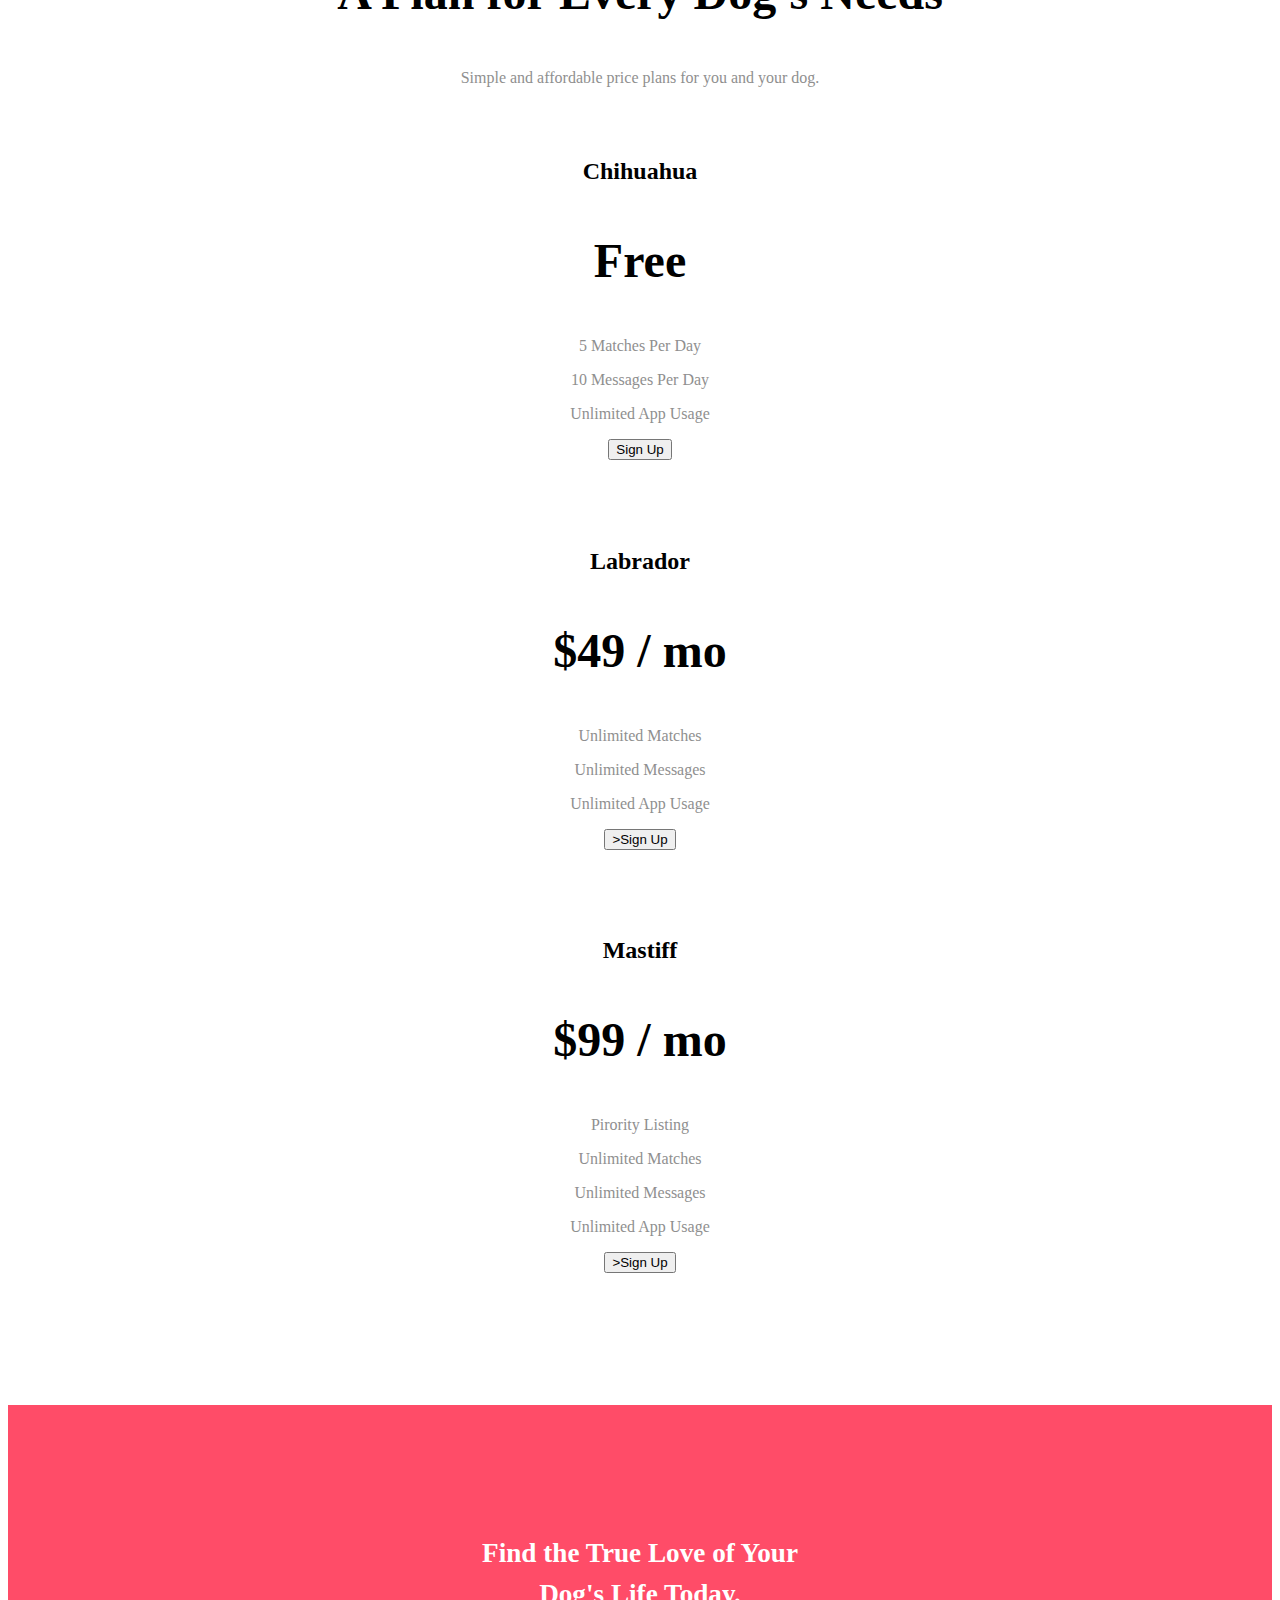
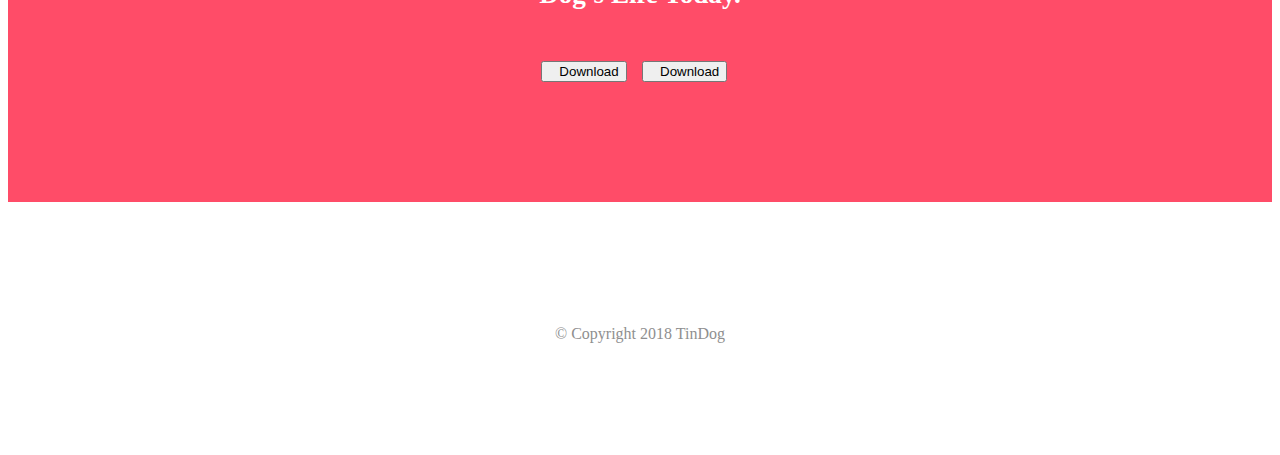
==== commit 0be9b347: "Completes the Tindog website as per the specification in the course." ====
--- a/TinDog-Start-master/index.html
+++ b/TinDog-Start-master/index.html
@@ -25,13 +25,13 @@
         <div class="collapse navbar-collapse" id="navbarTogglerDemo01">
           <ul class="navbar-nav ml-auto">
             <li class="nav-item">
-              <a class="nav-link" href="">Contact</a>
+              <a class="nav-link" href="#footer">Contact</a>
             </li>
             <li class="nav-item">
-              <a class="nav-link" href="">Pricing</a>
+              <a class="nav-link" href="#pricing">Pricing</a>
             </li>
             <li class="nav-item">
-              <a class="nav-link" href="">Download</a>
+              <a class="nav-link" href="#cta">Download</a>
             </li>
           </ul>
         </div>
@@ -41,8 +41,8 @@
       <div class="row">
         <div class="col-lg-6">
           <h1>Meet new and interesting dogs nearby.</h1>
-          <button type="button" class="btn btn-dark btn-lg"><span class="fab fa-apple download-button"></span>Download</button>
-          <button type="button" class="btn btn-outline-light btn-lg"><span class="fab fa-google-play"></span>Download</button>
+          <button type="button" class="btn btn-dark btn-lg download-button"><span class="fab fa-apple"></span>Download</button>
+          <button type="button" class="btn btn-outline-light btn-lg download-button"><span class="fab fa-google-play"></span>Download</button>
         </div>
         <div class="col-lg-6">
           <img class="title-image" src="images/iphone6.png" alt="iphone-mockup">
@@ -185,18 +185,17 @@
 
   <section id="cta">
 
-    <h3>Find the True Love of Your Dog's Life Today.</h3>
-    <button type="button">Download</button>
-    <button type="button">Download</button>
+    <h3 class="cta-title">Find the True Love of Your Dog's Life Today.</h3>
+    <button type="button" class="btn btn-dark btn-lg download-button"><span class="fab fa-apple"></span>Download</button>
+    <button type="button" class="btn btn-light btn-lg download-button"><span class="fab fa-google-play"></span>Download</button>
 
   </section>
 
   <!-- Footer -->
 
   <footer id="footer">
-
+    <span class="fab fa-twitter contact-icons"></span><span class="fab fa-facebook-f contact-icons"></span><span class="fab fa-instagram contact-icons"></span><span class="fas fa-envelope contact-icons"></span>
     <p>© Copyright 2018 TinDog</p>
-
   </footer>
 
   <script src="https://code.jquery.com/jquery-3.5.1.slim.min.js" integrity="sha384-DfXdz2htPH0lsSSs5nCTpuj/zy4C+OGpamoFVy38MVBnE+IbbVYUew+OrCXaRkfj" crossorigin="anonymous"></script>
--- a/TinDog-Start-master/css/styles.css
+++ b/TinDog-Start-master/css/styles.css
@@ -1,4 +1,3 @@
-
 /* Title section */
 #title {
   background-color: #ff4c68;
@@ -6,7 +5,7 @@
 }
 
 .container-fluid {
-   padding: 3% 15% 7%;
+  padding: 3% 15% 7%;
 }
 
 h1 {
@@ -31,13 +30,13 @@
 }
 
 .navbar {
-   padding: 0 0 4.5rem;
+  padding: 0 0 4.5rem;
 }
 
 .navbar-brand {
-   font-family: "Ubuntu";
-   font-size: 2.5rem;
-   font-weight: bold;
+  font-family: "Ubuntu";
+  font-size: 2.5rem;
+  font-weight: bold;
 }
 
 .nav-item {
@@ -53,7 +52,7 @@
   margin: 5% 3% 5% 0;
 }
 
-.fa-apple  {
+.fa-apple {
   margin-right: 10px;
 }
 
@@ -62,8 +61,6 @@
 }
 
 .title-image {
-
-  /* width: 60%; Although in the course answer this is used, this makes the image go larger than even the actaul size*/
   width: 60%;
   transform: rotate(25deg);
   position: absolute;
@@ -76,7 +73,18 @@
 }
 
 .icon:hover {
-  color: #ff4c68
+  color: #ff4c68;
+}
+
+@media (max-width: 1028px) {
+  h1 {
+    text-align: center;
+  }
+
+  .title-image {
+    position: static;
+    transform: rotate(0deg);
+  }
 }
 
 /* Features section */
@@ -130,3 +138,29 @@
 .pricing-column {
   padding: 3% 2%;
 }
+
+/* Call to action section */
+#cta {
+  background-color: #ff4c68;
+  text-align: center;
+  padding: 8% 35%;
+}
+
+.cta-title {
+  font-family: "Montserrat-Black";
+  font-size: 1.7rem;
+  font-weight: bold;
+  line-height: 1.5;
+  color: #fff;
+}
+
+/* Footer section */
+#footer {
+  text-align: center;
+  background-color: #fff;
+  padding: 7% 15%;
+}
+
+.contact-icons {
+  margin: 20px 10px;
+}
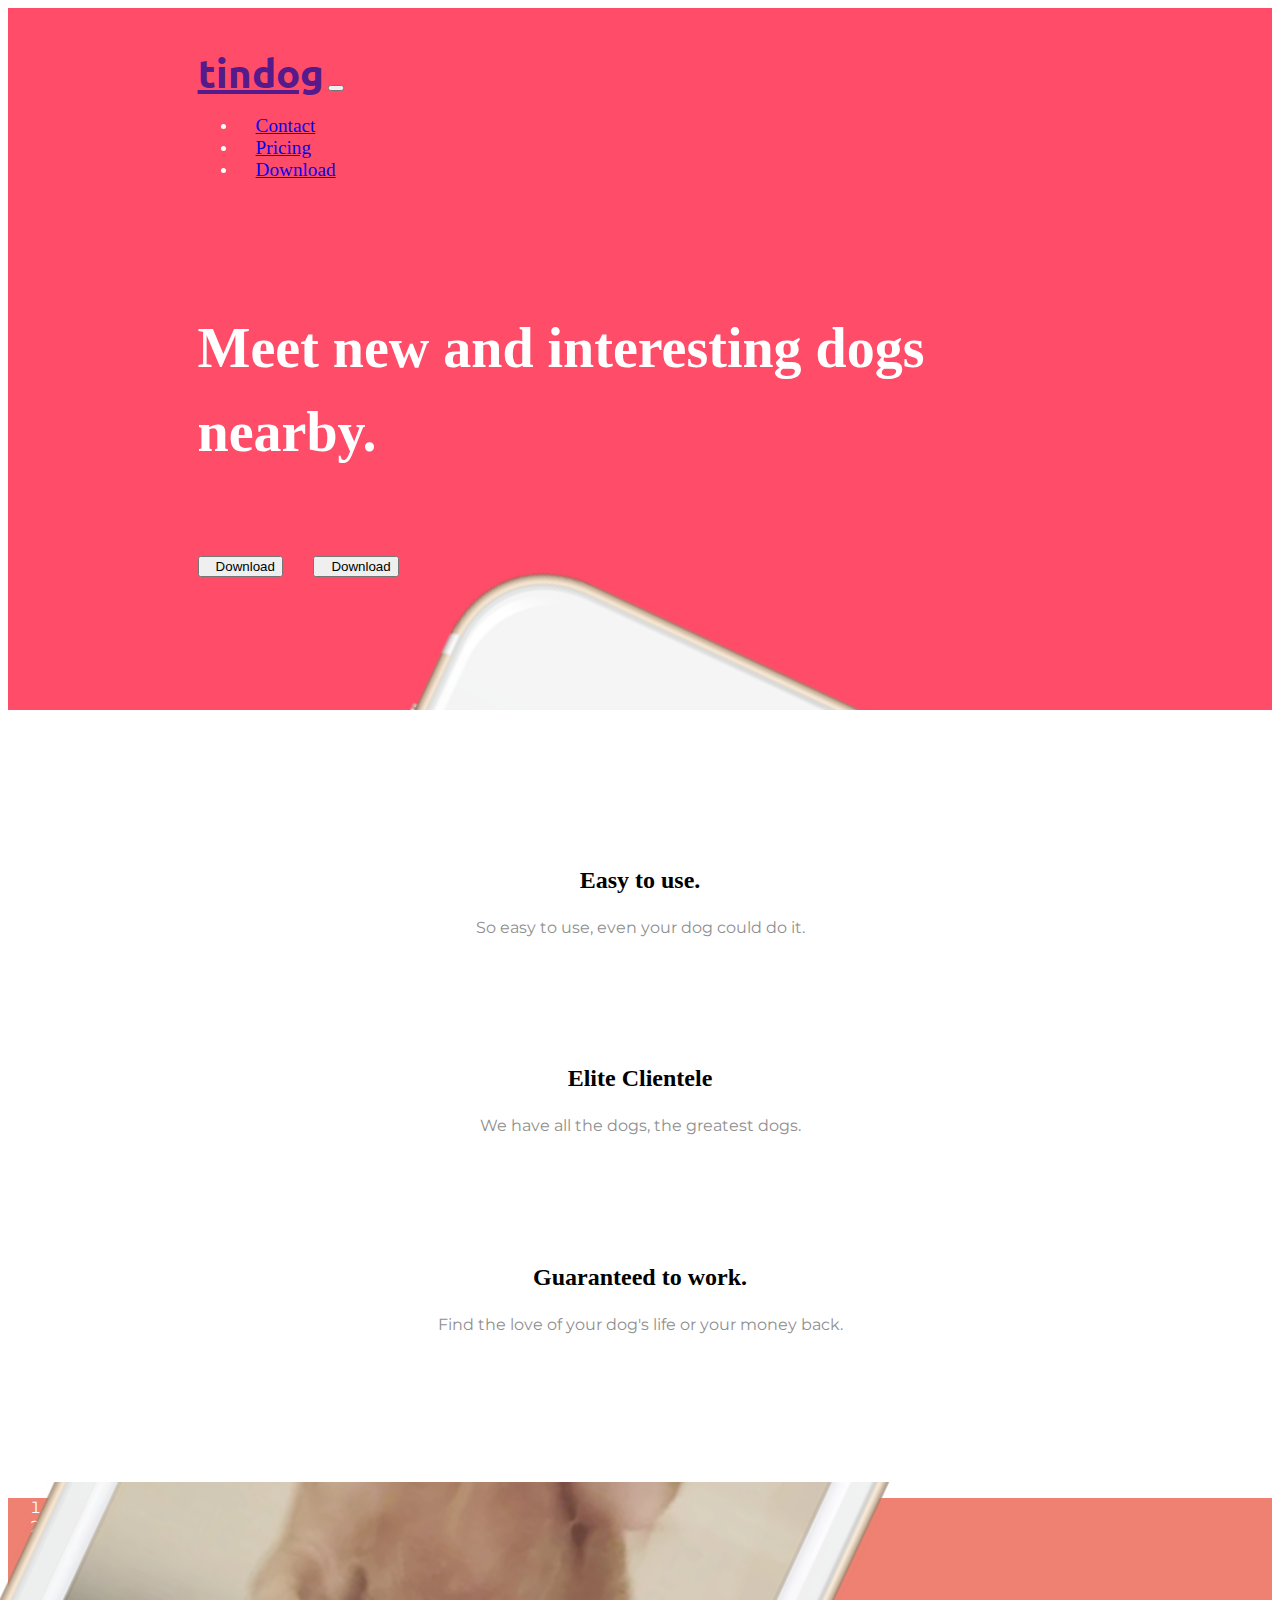
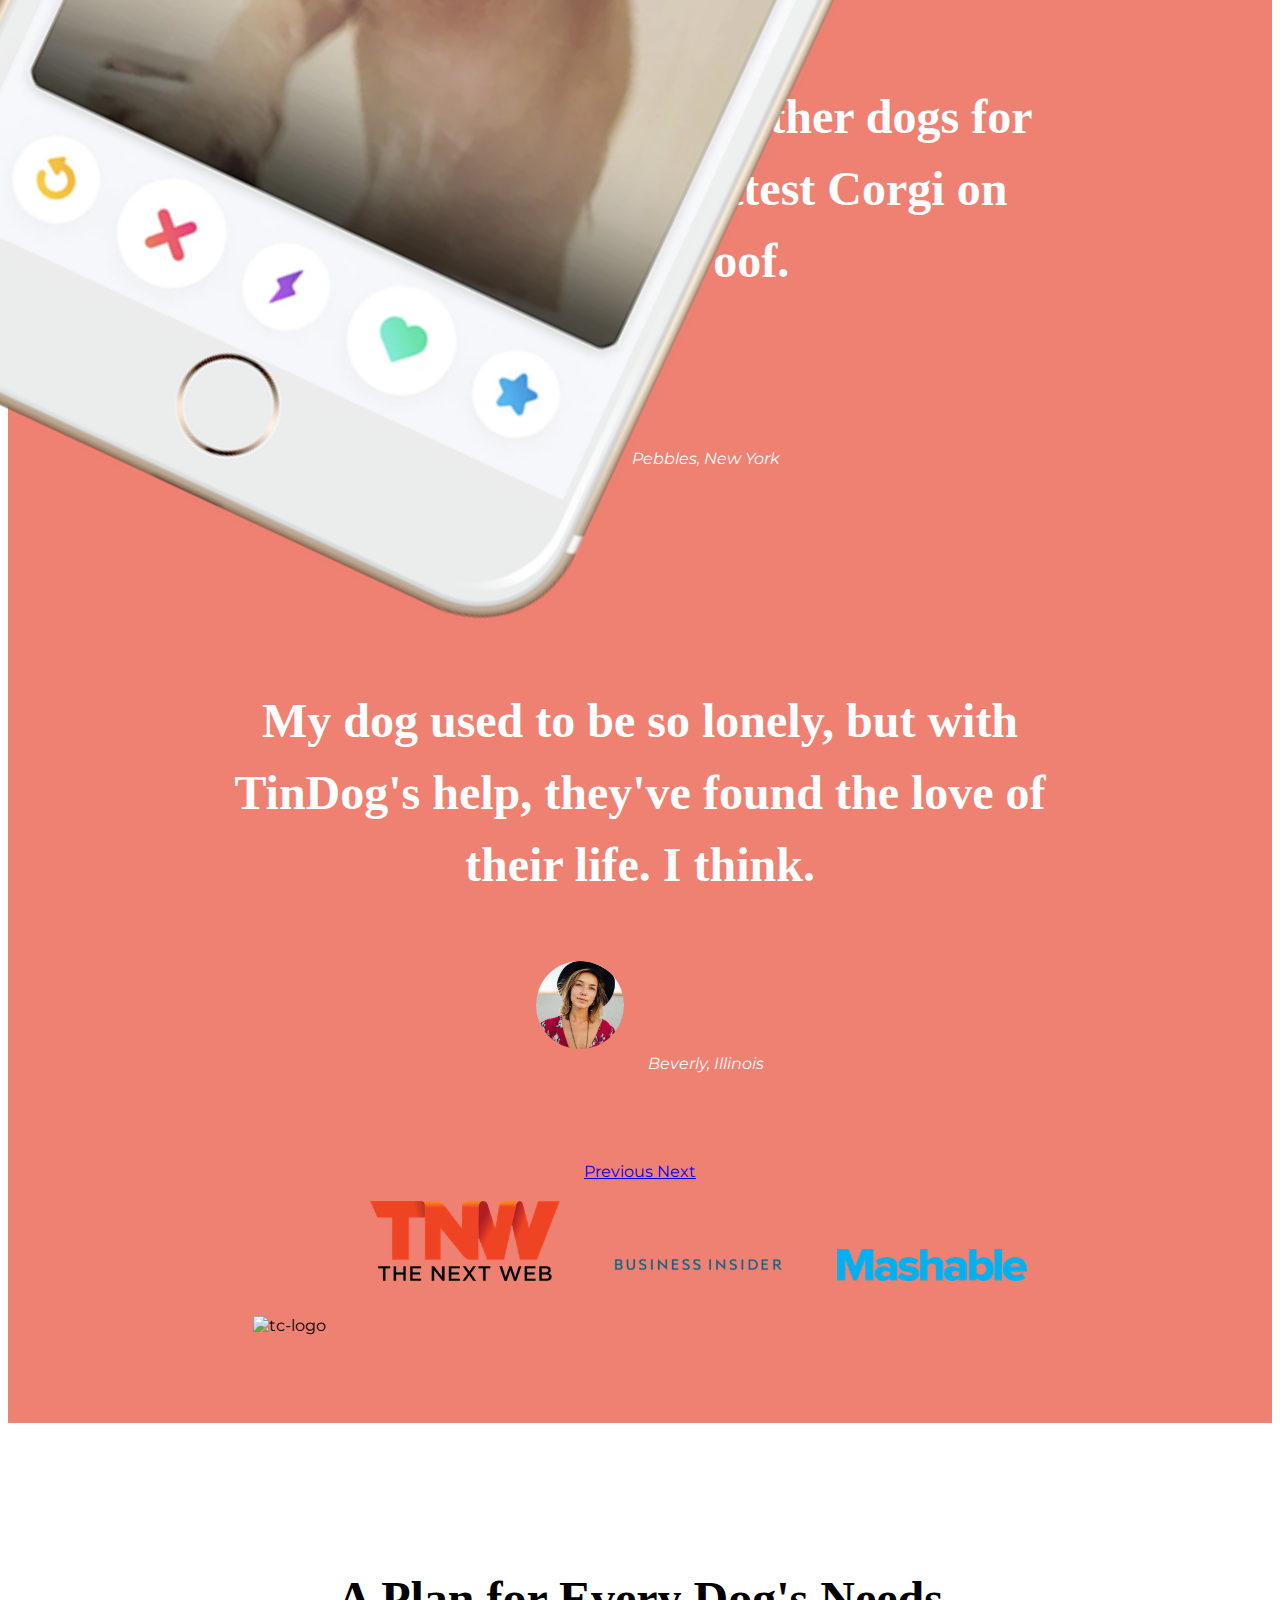
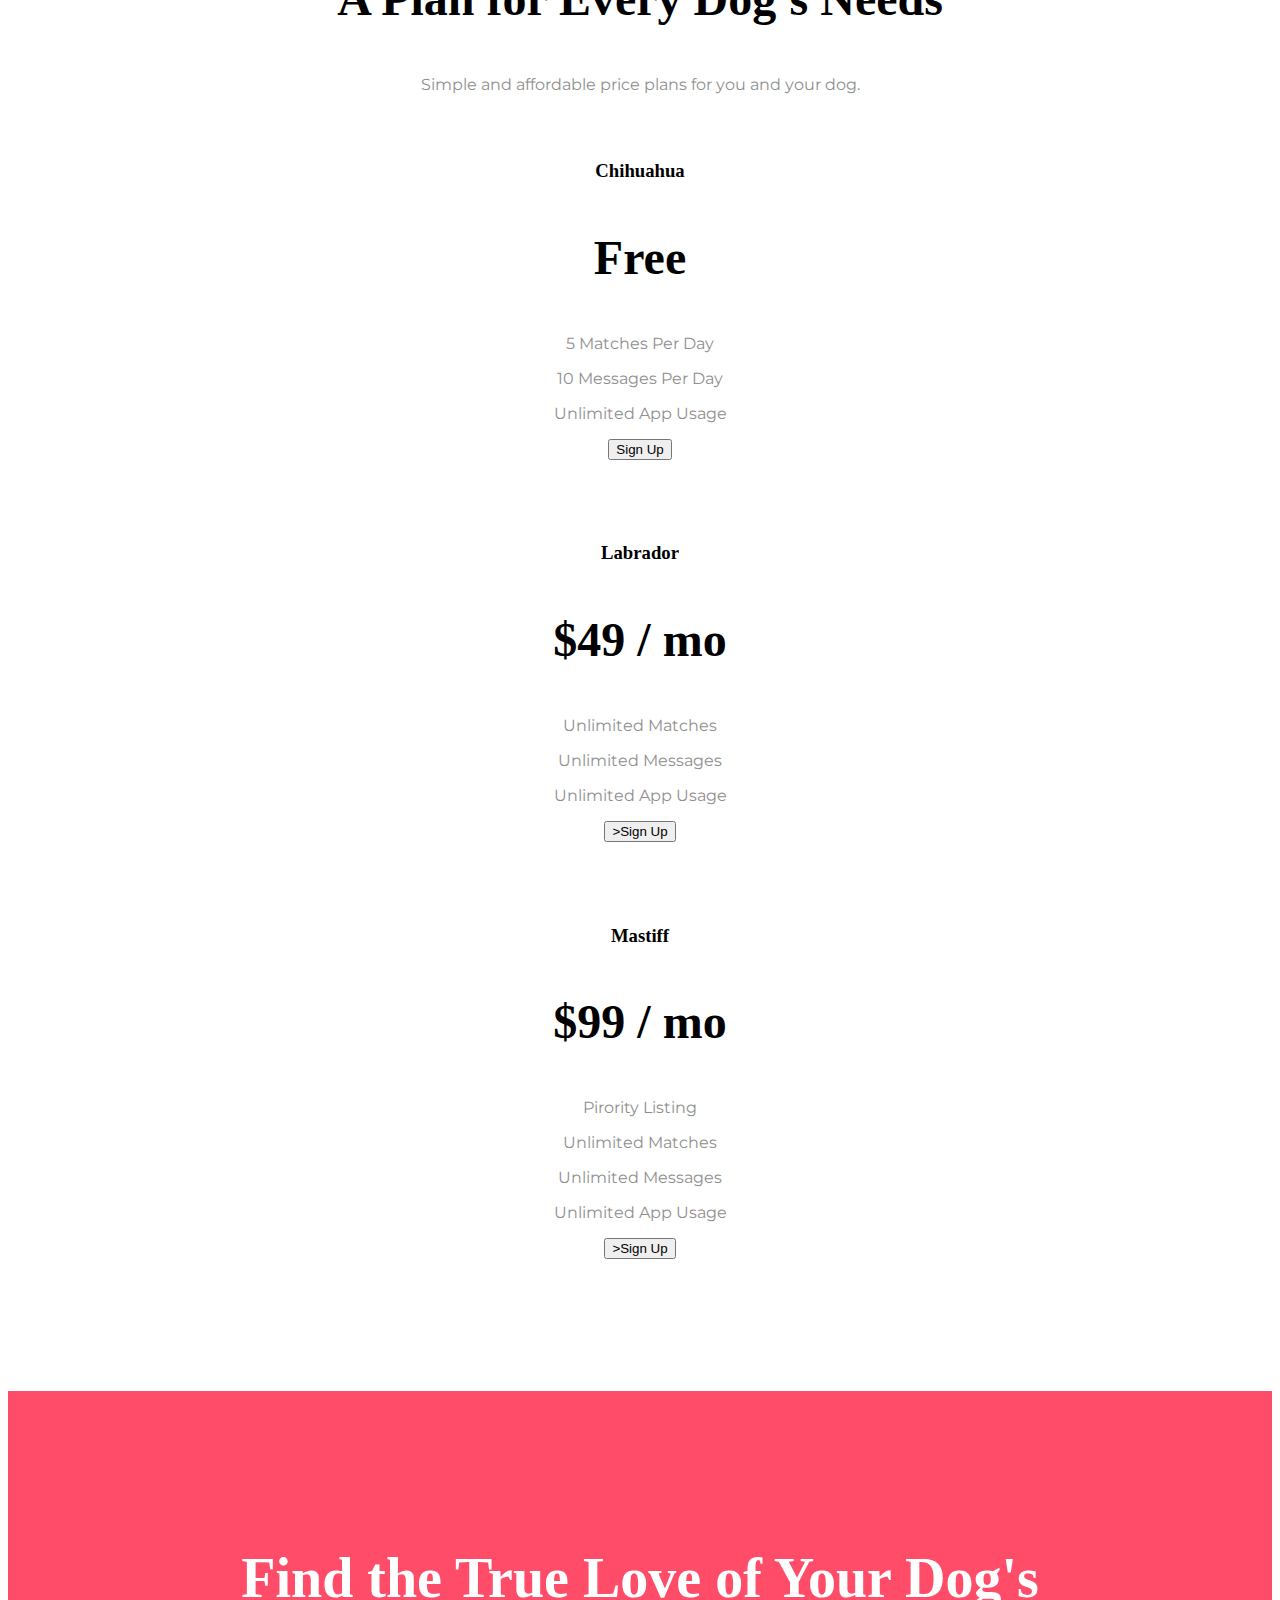
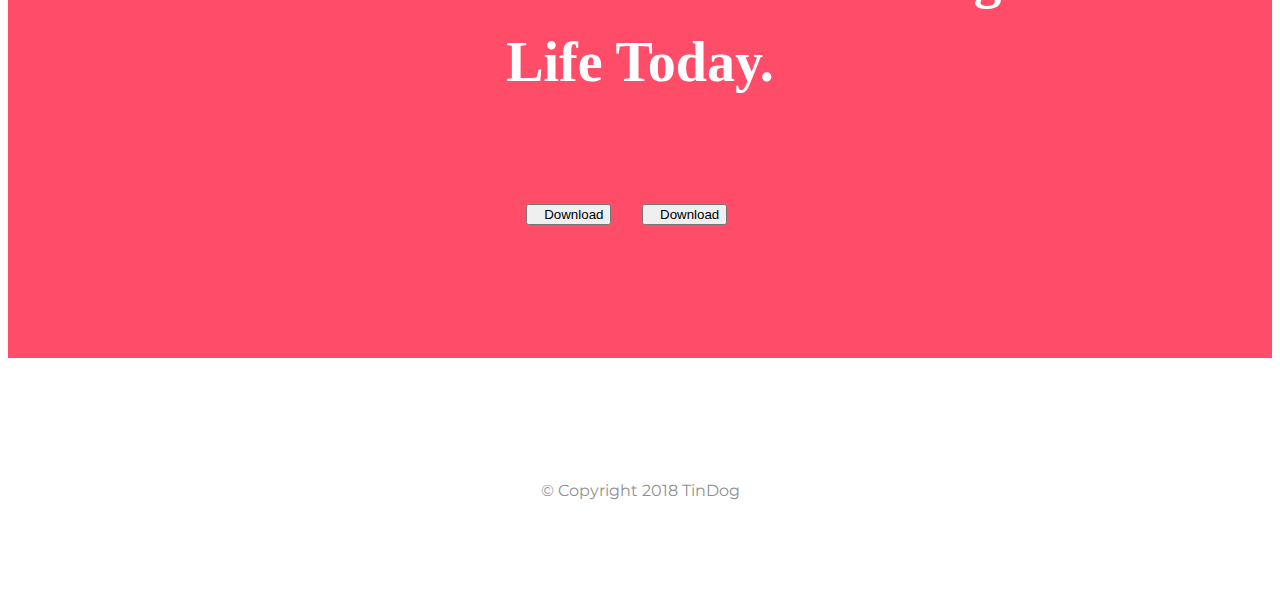
==== commit 5e343c6e: "Refactors the website using instructions in Section 7 - unit 88." ====
--- a/TinDog-Start-master/index.html
+++ b/TinDog-Start-master/index.html
@@ -40,7 +40,7 @@
       <!-- Title -->
       <div class="row">
         <div class="col-lg-6">
-          <h1>Meet new and interesting dogs nearby.</h1>
+          <h1 class="big-heading">Meet new and interesting dogs nearby.</h1>
           <button type="button" class="btn btn-dark btn-lg download-button"><span class="fab fa-apple"></span>Download</button>
           <button type="button" class="btn btn-outline-light btn-lg download-button"><span class="fab fa-google-play"></span>Download</button>
         </div>
@@ -56,25 +56,27 @@
   <!-- Features -->
 
   <section id="features">
-
-    <div class="row">
-      <div class="feature-box col-lg-4">
-        <span class="icon fas fa-check-circle fa-4x"></span>
-        <h3>Easy to use.</h3>
-        <p>So easy to use, even your dog could do it.</p>
-      </div>
-
-      <div class="feature-box col-lg-4">
-        <span class="icon fas fa-bullseye fa-4x"></span>
-        <h3>Elite Clientele</h3>
-        <p>We have all the dogs, the greatest dogs.</p>
-      </div>
-
-      <div class="feature-box col-lg-4">
-        <span class="icon fas fa-heart fa-4x"></span>
-        <h3>Guaranteed to work.</h3>
-        <p>Find the love of your dog's life or your money back.</p>
-      </div>
+    <div class="container-fluid">
+      <div class="row">
+        <div class="feature-box col-lg-4">
+          <span class="icon fas fa-check-circle fa-4x"></span>
+          <h3 class="feature-title">Easy to use.</h3>
+          <p>So easy to use, even your dog could do it.</p>
+        </div>
+
+        <div class="feature-box col-lg-4">
+          <span class="icon fas fa-bullseye fa-4x"></span>
+          <h3 class="feature-title">Elite Clientele</h3>
+          <p>We have all the dogs, the greatest dogs.</p>
+        </div>
+
+        <div class="feature-box col-lg-4">
+          <span class="icon fas fa-heart fa-4x"></span>
+          <h3 class="feature-title">Guaranteed to work.</h3>
+          <p>Find the love of your dog's life or your money back.</p>
+        </div>
+      </div>
+
     </div>
 
   </section>
@@ -89,12 +91,12 @@
         <li data-target="#testimonial-carousal" data-slide-to="1"></li>
       </ol>
       <div class="carousel-inner">
-        <div class="carousel-item active">
-          <h2>I no longer have to sniff other dogs for love. I've found the hottest Corgi on TinDog. Woof.</h2>
+        <div class="carousel-item active container-fluid">
+          <h2 class="testimonial-text">I no longer have to sniff other dogs for love. I've found the hottest Corgi on TinDog. Woof.</h2>
           <img class="testimonial-image" src="images/dog-img.jpg" alt="dog-profile">
           <em>Pebbles, New York</em>
         </div>
-        <div class="carousel-item">
+        <div class="carousel-item container-fluid">
           <h2 class="testimonial-text">My dog used to be so lonely, but with TinDog's help, they've found the love of their life. I think.</h2>
           <img class="testimonial-image" src="images/lady-img.jpg" alt="lady-profile">
           <em>Beverly, Illinois</em>
@@ -126,7 +128,7 @@
 
   <section id="pricing">
 
-    <h2>A Plan for Every Dog's Needs</h2>
+    <h2 class="section-heading">A Plan for Every Dog's Needs</h2>
     <p>Simple and affordable price plans for you and your dog.</p>
 
     <div class="row">
@@ -137,7 +139,7 @@
             <h3>Chihuahua</h3>
           </div>
           <div class="card-body">
-            <h2>Free</h2>
+            <h2 class="price-text">Free</h2>
             <p>5 Matches Per Day</p>
             <p>10 Messages Per Day</p>
             <p>Unlimited App Usage</p>
@@ -152,7 +154,7 @@
             <h3>Labrador</h3>
           </div>
           <div class="card-body">
-            <h2>$49 / mo</h2>
+            <h2 class="price-text">$49 / mo</h2>
             <p>Unlimited Matches</p>
             <p>Unlimited Messages</p>
             <p>Unlimited App Usage</p>
@@ -167,7 +169,7 @@
             <h3>Mastiff</h3>
           </div>
           <div class="card-body">
-            <h2>$99 / mo</h2>
+            <h2 class="price-text">$99 / mo</h2>
             <p>Pirority Listing</p>
             <p>Unlimited Matches</p>
             <p>Unlimited Messages</p>
@@ -184,18 +186,21 @@
   <!-- Call to Action -->
 
   <section id="cta">
-
-    <h3 class="cta-title">Find the True Love of Your Dog's Life Today.</h3>
-    <button type="button" class="btn btn-dark btn-lg download-button"><span class="fab fa-apple"></span>Download</button>
-    <button type="button" class="btn btn-light btn-lg download-button"><span class="fab fa-google-play"></span>Download</button>
-
+    <div class="container-fluid">
+
+      <h3 class="big-heading">Find the True Love of Your Dog's Life Today.</h3>
+      <button type="button" class="btn btn-dark btn-lg download-button"><span class="fab fa-apple"></span>Download</button>
+      <button type="button" class="btn btn-light btn-lg download-button"><span class="fab fa-google-play"></span>Download</button>
+    </div>
   </section>
 
   <!-- Footer -->
 
   <footer id="footer">
-    <span class="fab fa-twitter contact-icons"></span><span class="fab fa-facebook-f contact-icons"></span><span class="fab fa-instagram contact-icons"></span><span class="fas fa-envelope contact-icons"></span>
-    <p>© Copyright 2018 TinDog</p>
+    <div class="container-fluid">
+      <span class="fab fa-twitter contact-icons"></span><span class="fab fa-facebook-f contact-icons"></span><span class="fab fa-instagram contact-icons"></span><span class="fas fa-envelope contact-icons"></span>
+      <p>© Copyright 2018 TinDog</p>
+    </div>
   </footer>
 
   <script src="https://code.jquery.com/jquery-3.5.1.slim.min.js" integrity="sha384-DfXdz2htPH0lsSSs5nCTpuj/zy4C+OGpamoFVy38MVBnE+IbbVYUew+OrCXaRkfj" crossorigin="anonymous"></script>
--- a/TinDog-Start-master/css/styles.css
+++ b/TinDog-Start-master/css/styles.css
@@ -1,32 +1,43 @@
-/* Title section */
-#title {
-  background-color: #ff4c68;
-  color: #fff;
+body {
+  font-family: "Montserrat";
+  text-align: center;
 }
 
+/* Containers */
 .container-fluid {
-  padding: 3% 15% 7%;
+  padding: 7% 15%;
 }
 
-h1 {
+
+
+/* Headings */
+
+/* 09:30 is a good place to continue from on  https://www.udemy.com/course/the-complete-web-development-bootcamp/learn/lecture/12299886#overview*/
+h1, h2, h3, h4, h5, h6 {
+  font-family: "Montserrat-Bold";
+}
+
+.big-heading {
   font-family: "Montserrat-Black";
   font-size: 3.5rem;
   line-height: 1.5;
 }
 
-h2 {
-  font-family: "Montserrat-Bold";
+p {
+  color: #8f8f8f;
+}
+
+/* .cta-title {
+  font-family: "Montserrat-Black";
+  font-size: 1.7rem;
+  font-weight: bold;
+  line-height: 1.5;
+  color: #fff;
+} */
+
+.section-heading {
   font-size: 3rem;
   line-height: 1.5;
-}
-
-h3 {
-  font-size: 1.5rem;
-  font-family: "Montserrat-Bold";
-}
-
-p {
-  color: #8f8f8f;
 }
 
 .navbar {
@@ -60,6 +71,18 @@
   margin-right: 10px;
 }
 
+/* Title section */
+#title {
+  background-color: #ff4c68;
+  color: #fff;
+  text-align: left;
+}
+
+#title .container-fluid {
+  padding: 3% 15% 7%;
+}
+
+/* Title image */
 .title-image {
   width: 60%;
   transform: rotate(25deg);
@@ -76,6 +99,7 @@
   color: #ff4c68;
 }
 
+
 @media (max-width: 1028px) {
   h1 {
     text-align: center;
@@ -89,22 +113,27 @@
 
 /* Features section */
 #features {
-  padding: 7% 15%;
-  text-align: center;
   background-color: white;
   position: relative;
 }
 
+.feature-title {
+  font-size: 1.5rem;
+}
+
 .feature-box {
-  text-align: center;
   padding: 5%;
 }
 
 /* Testimonials section */
 #testimonials {
   background-color: #ef8172;
-  text-align: center;
   color: #fff;
+}
+
+.testimonial-text {
+  font-size: 3rem;
+  line-height: 1.5;
 }
 
 .testimonial-image {
@@ -113,14 +142,9 @@
   margin: 20px;
 }
 
-.carousel-item {
-  padding: 7% 15%;
-}
-
 /* Press section */
 #press {
   background-color: #ef8172;
-  text-align: center;
   padding-bottom: 3%;
 }
 
@@ -132,35 +156,24 @@
 /* Pricing section */
 #pricing {
   padding: 100px;
-  text-align: center;
+}
+
+.price-text {
+  font-size: 3rem;
+  line-height: 1.5;
 }
 
 .pricing-column {
   padding: 3% 2%;
 }
 
-/* Call to action section */
+/* CTA - Call to action - section */
 #cta {
   background-color: #ff4c68;
-  text-align: center;
-  padding: 8% 35%;
-}
-
-.cta-title {
-  font-family: "Montserrat-Black";
-  font-size: 1.7rem;
-  font-weight: bold;
-  line-height: 1.5;
   color: #fff;
 }
 
 /* Footer section */
-#footer {
-  text-align: center;
-  background-color: #fff;
-  padding: 7% 15%;
-}
-
 .contact-icons {
   margin: 20px 10px;
 }
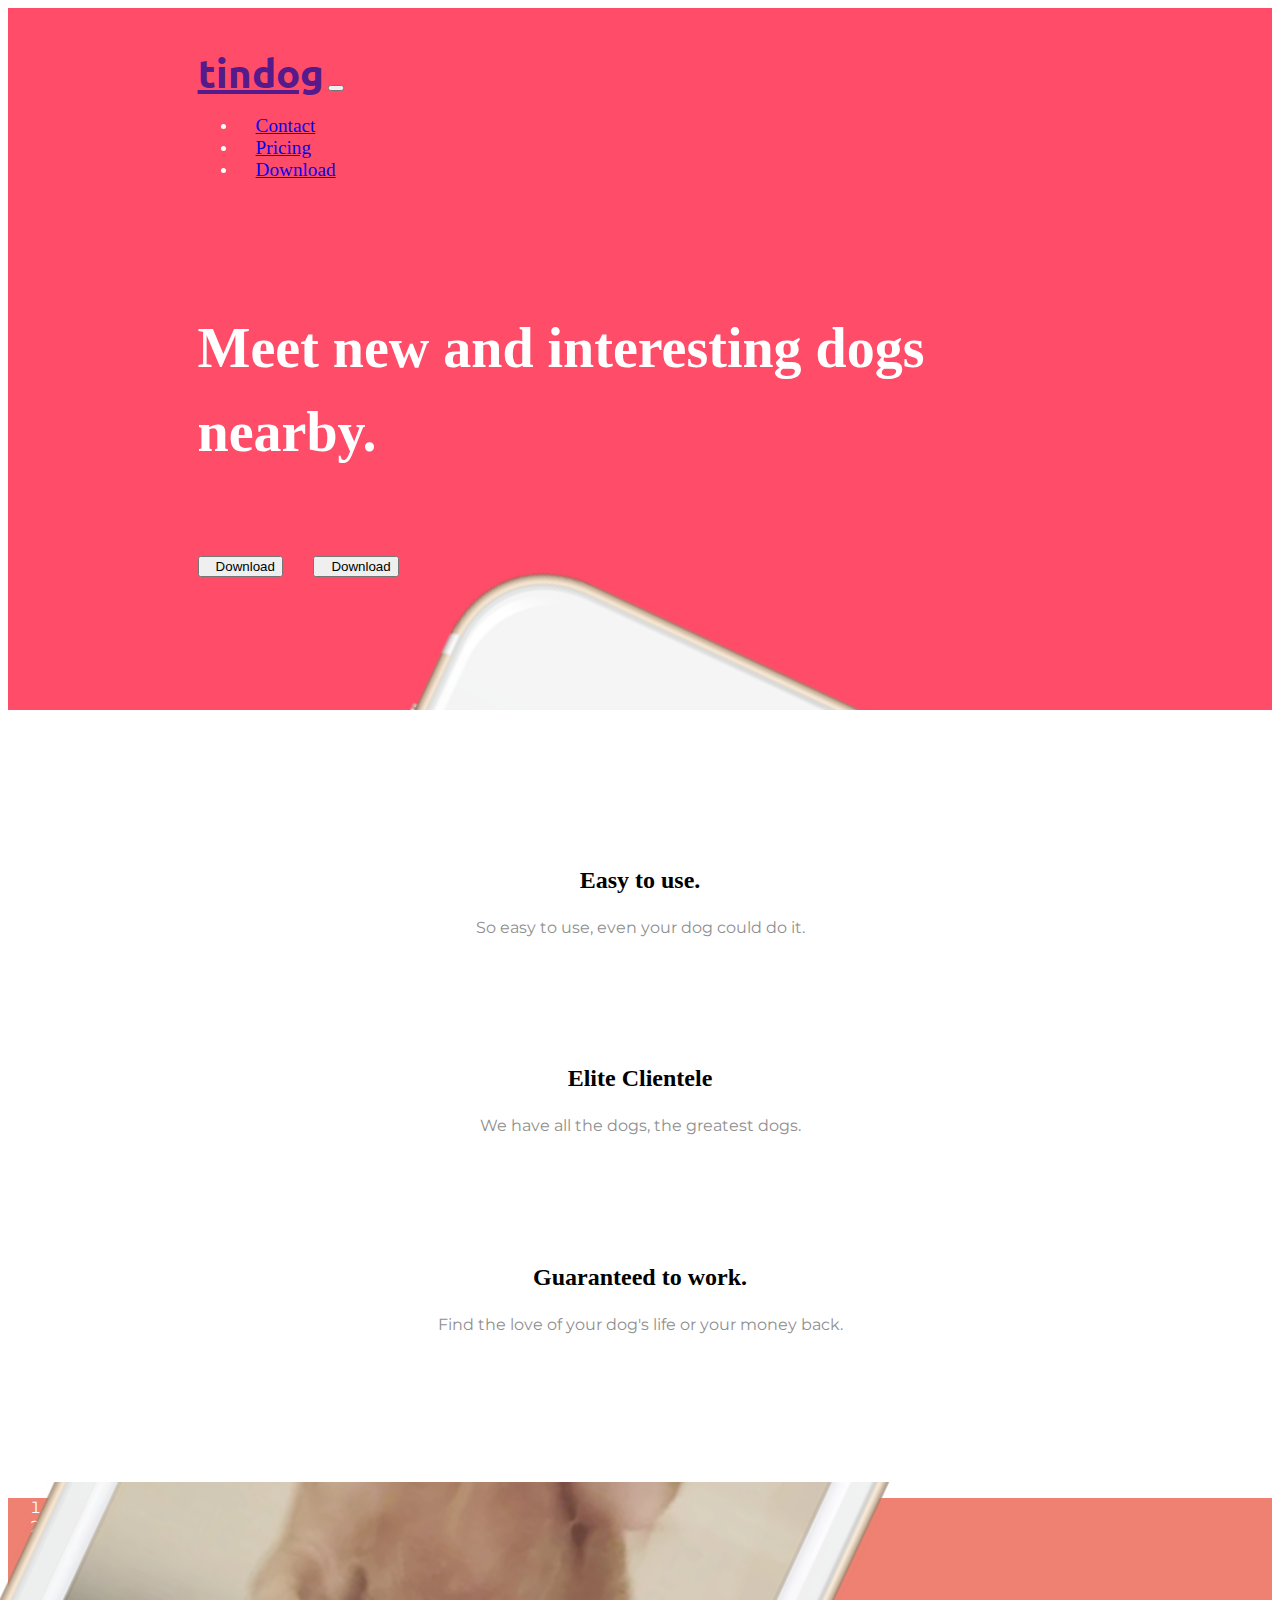
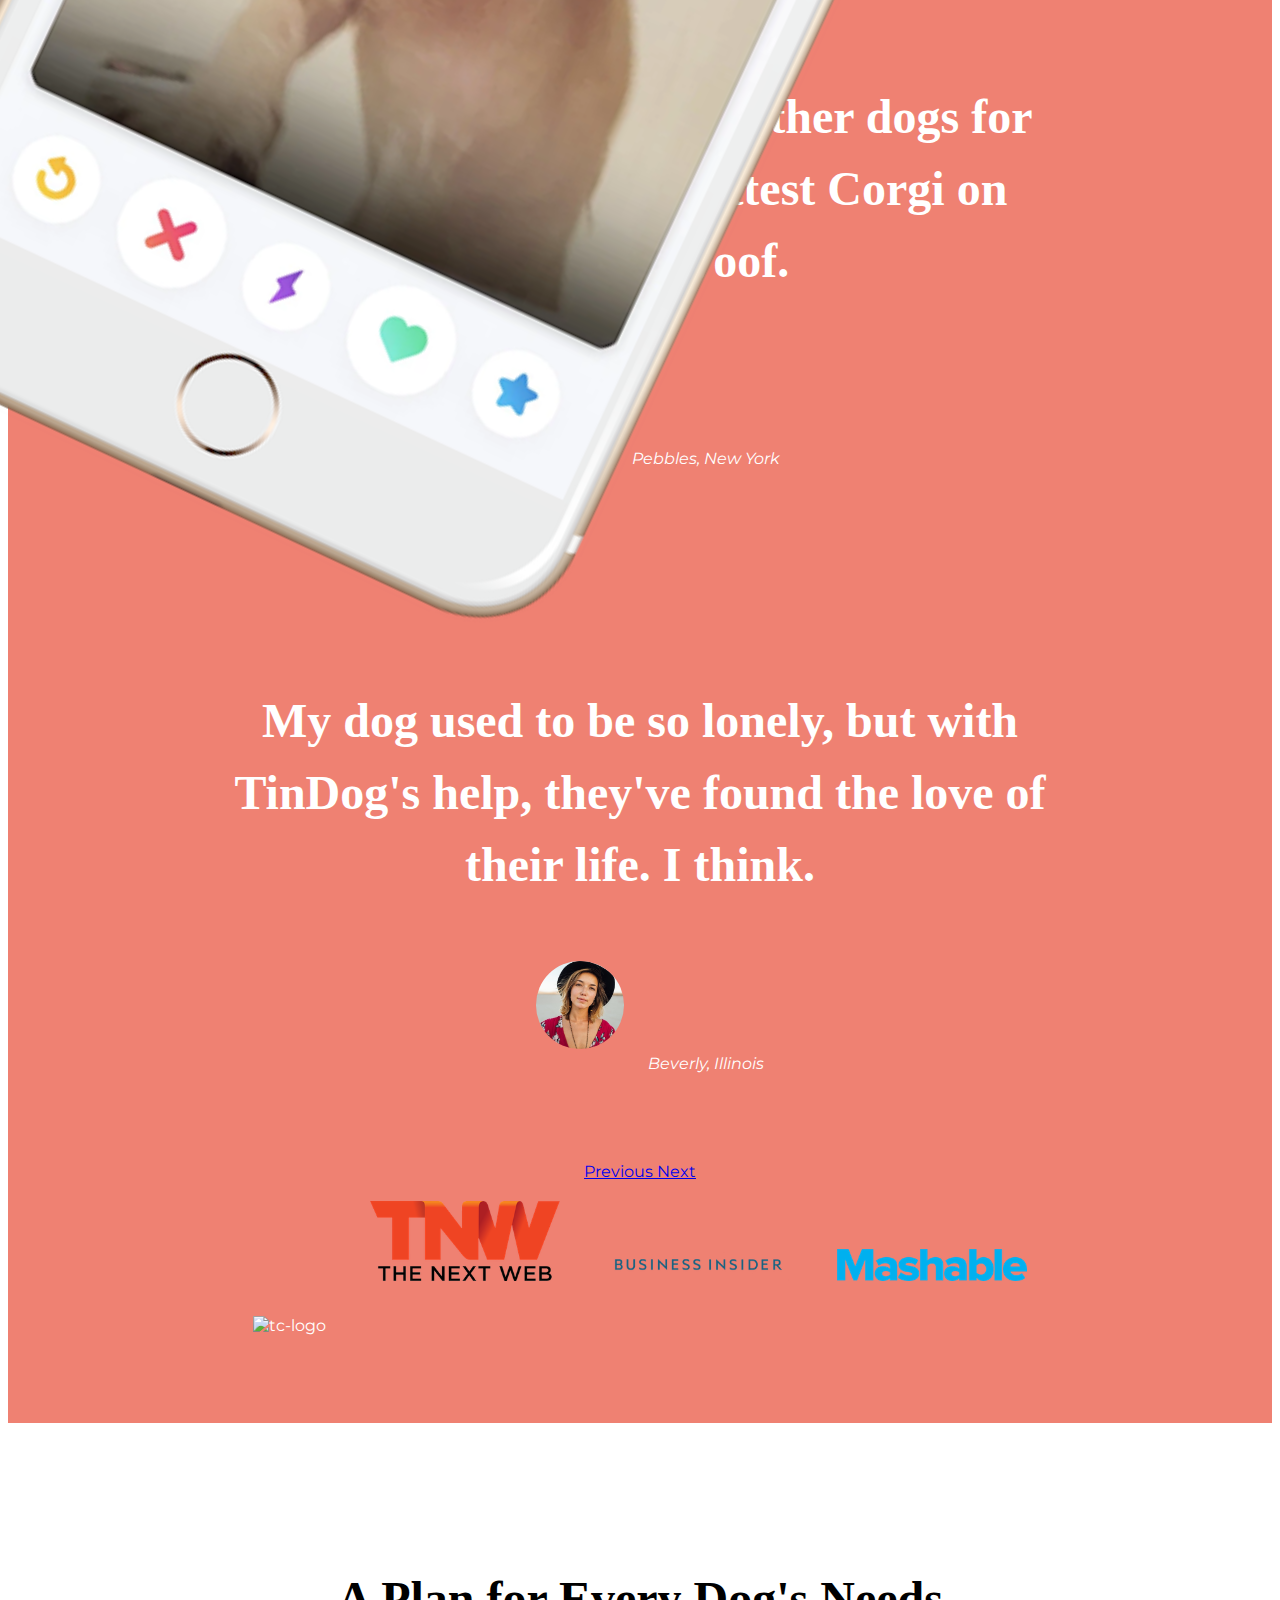
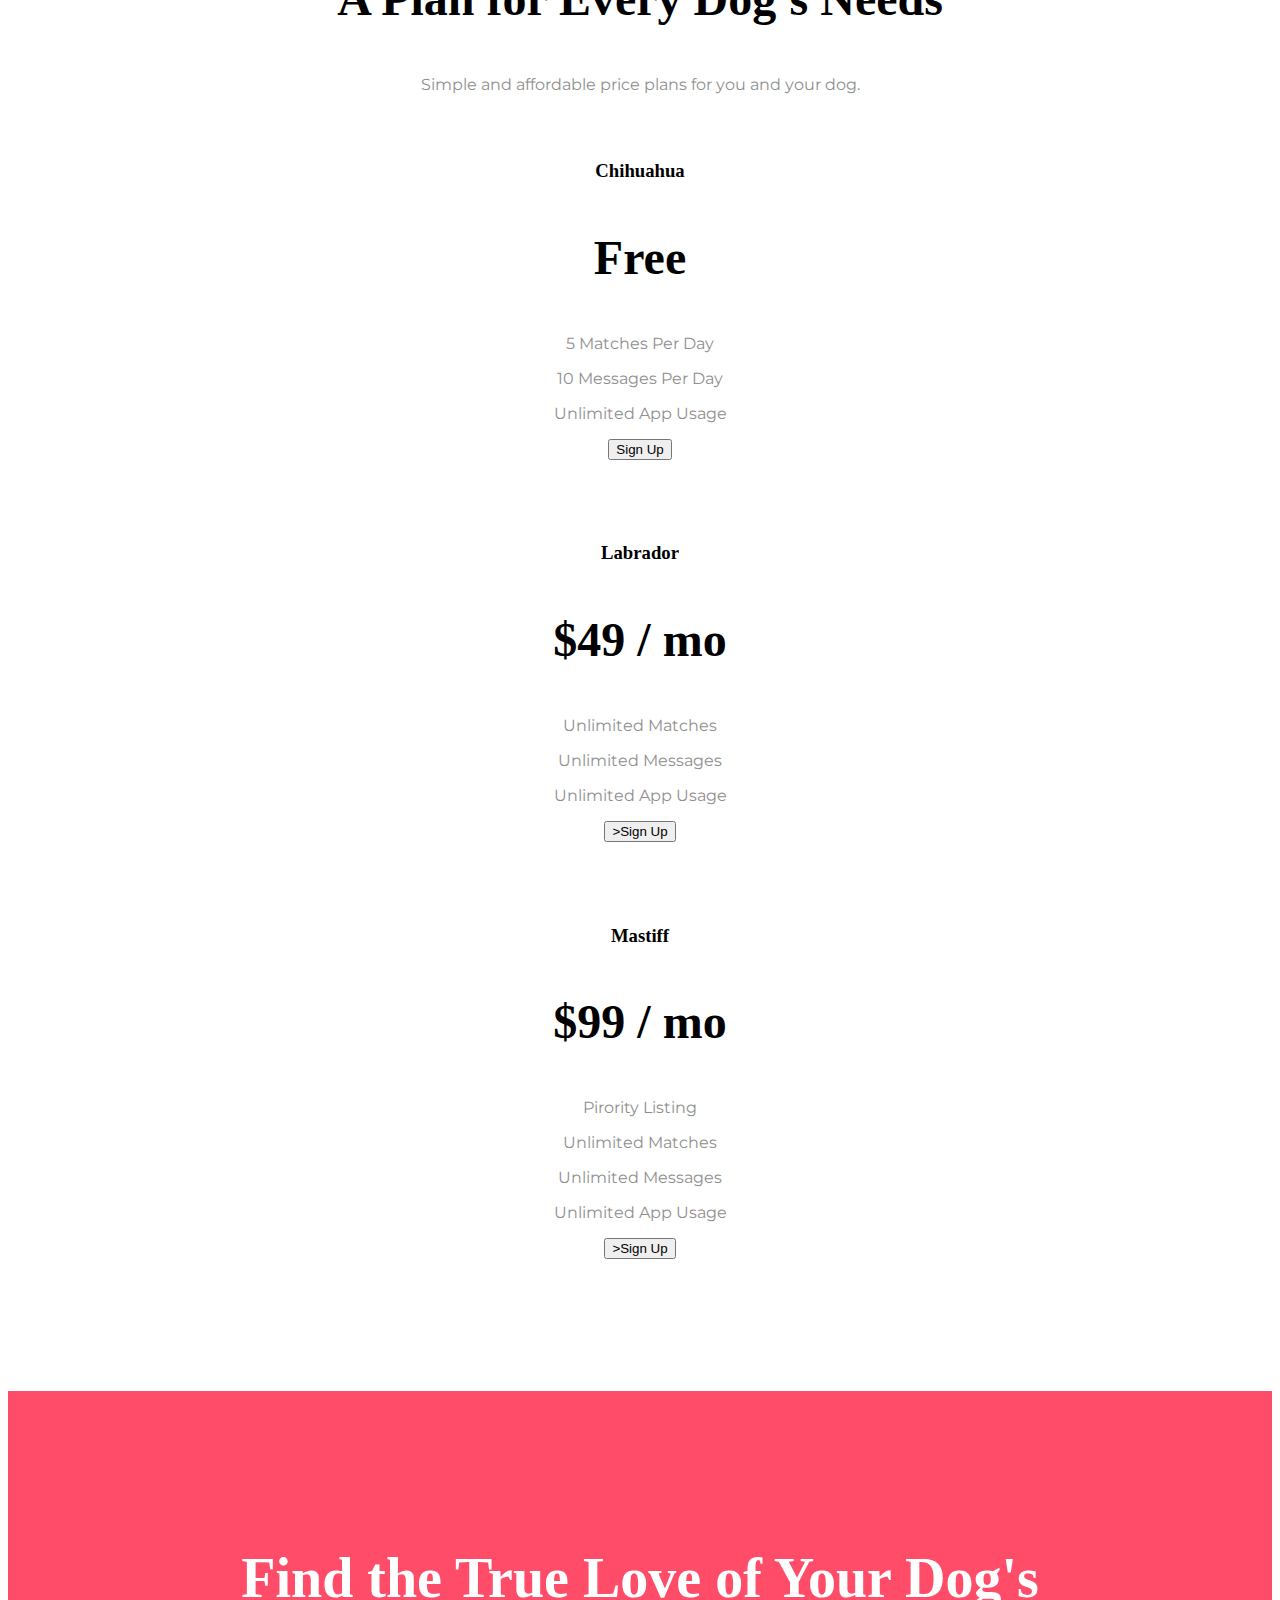
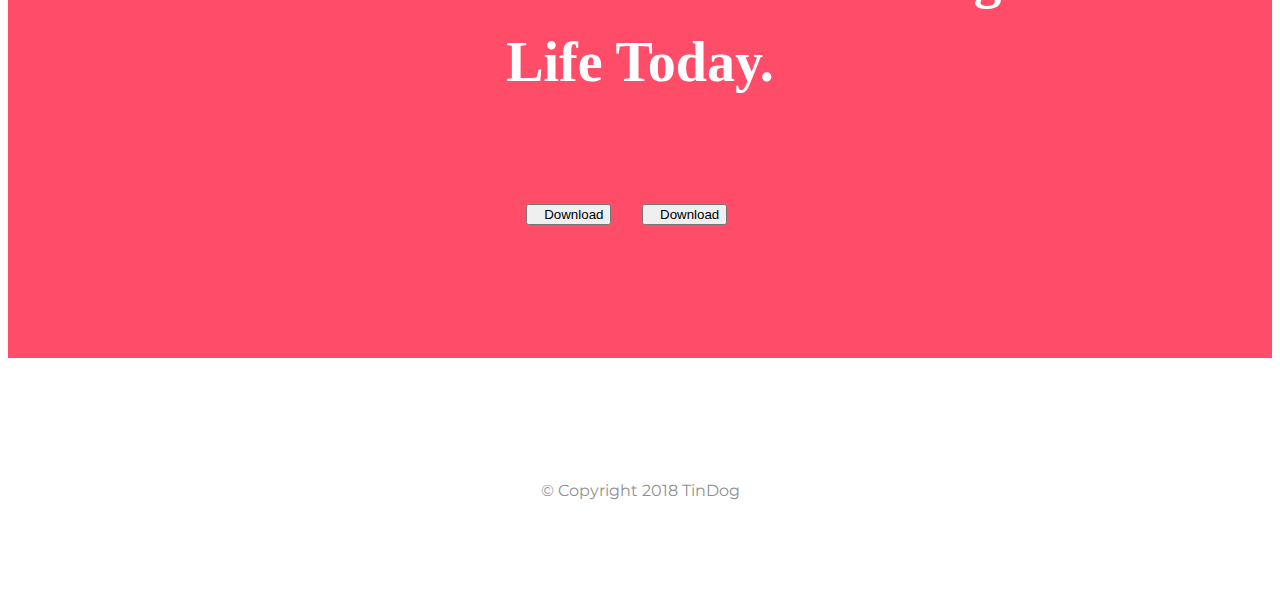
==== commit ba17d74f: "Applies all the refactoring recommneded in Section 7 unit 90." ====
--- a/TinDog-Start-master/index.html
+++ b/TinDog-Start-master/index.html
@@ -12,7 +12,7 @@
 
 <body>
 
-  <section id="title">
+  <section class="coloured-section" id="title">
 
     <div class="container-fluid">
 
@@ -55,7 +55,7 @@
 
   <!-- Features -->
 
-  <section id="features">
+  <section class="white-section" id="features">
     <div class="container-fluid">
       <div class="row">
         <div class="feature-box col-lg-4">
@@ -83,7 +83,7 @@
 
   <!-- Testimonials -->
 
-  <section id="testimonials">
+  <section class="coloured-section" id="testimonials">
 
     <div id="testimonial-carousal" class="carousel slide" data-ride="false">
       <ol class="carousel-indicators">
@@ -117,7 +117,7 @@
 
   <!-- Press -->
 
-  <section id="press">
+  <section class="coloured-section" id="press">
     <img class="press-logo" src="images/techcrunch.png" alt="tc-logo">
     <img class="press-logo" src="images/tnw.png" alt="tnw-logo">
     <img class="press-logo" src="images/bizinsider.png" alt="biz-insider-logo">
@@ -126,7 +126,7 @@
 
   <!-- Pricing -->
 
-  <section id="pricing">
+  <section class="white-section" id="pricing">
 
     <h2 class="section-heading">A Plan for Every Dog's Needs</h2>
     <p>Simple and affordable price plans for you and your dog.</p>
@@ -185,7 +185,7 @@
 
   <!-- Call to Action -->
 
-  <section id="cta">
+  <section class="coloured-section" id="cta">
     <div class="container-fluid">
 
       <h3 class="big-heading">Find the True Love of Your Dog's Life Today.</h3>
@@ -196,7 +196,7 @@
 
   <!-- Footer -->
 
-  <footer id="footer">
+  <footer class="white-section" id="footer">
     <div class="container-fluid">
       <span class="fab fa-twitter contact-icons"></span><span class="fab fa-facebook-f contact-icons"></span><span class="fab fa-instagram contact-icons"></span><span class="fas fa-envelope contact-icons"></span>
       <p>© Copyright 2018 TinDog</p>
--- a/TinDog-Start-master/css/styles.css
+++ b/TinDog-Start-master/css/styles.css
@@ -8,11 +8,19 @@
   padding: 7% 15%;
 }
 
+/* Sections */
 
+.coloured-section {
+  background-color: #ff4c68;
+  color: #fff;
+}
+
+.white-section {
+  background-color: white;
+}
 
 /* Headings */
 
-/* 09:30 is a good place to continue from on  https://www.udemy.com/course/the-complete-web-development-bootcamp/learn/lecture/12299886#overview*/
 h1, h2, h3, h4, h5, h6 {
   font-family: "Montserrat-Bold";
 }
@@ -26,14 +34,6 @@
 p {
   color: #8f8f8f;
 }
-
-/* .cta-title {
-  font-family: "Montserrat-Black";
-  font-size: 1.7rem;
-  font-weight: bold;
-  line-height: 1.5;
-  color: #fff;
-} */
 
 .section-heading {
   font-size: 3rem;
@@ -72,17 +72,14 @@
 }
 
 /* Title section */
-#title {
-  background-color: #ff4c68;
-  color: #fff;
+
+#title .container-fluid {
+  padding: 3% 15% 7%;
   text-align: left;
 }
 
-#title .container-fluid {
-  padding: 3% 15% 7%;
-}
+/* Title image */
 
-/* Title image */
 .title-image {
   width: 60%;
   transform: rotate(25deg);
@@ -99,7 +96,6 @@
   color: #ff4c68;
 }
 
-
 @media (max-width: 1028px) {
   h1 {
     text-align: center;
@@ -112,8 +108,8 @@
 }
 
 /* Features section */
+
 #features {
-  background-color: white;
   position: relative;
 }
 
@@ -126,9 +122,9 @@
 }
 
 /* Testimonials section */
+
 #testimonials {
   background-color: #ef8172;
-  color: #fff;
 }
 
 .testimonial-text {
@@ -143,6 +139,7 @@
 }
 
 /* Press section */
+
 #press {
   background-color: #ef8172;
   padding-bottom: 3%;
@@ -154,6 +151,7 @@
 }
 
 /* Pricing section */
+
 #pricing {
   padding: 100px;
 }
@@ -168,10 +166,6 @@
 }
 
 /* CTA - Call to action - section */
-#cta {
-  background-color: #ff4c68;
-  color: #fff;
-}
 
 /* Footer section */
 .contact-icons {
